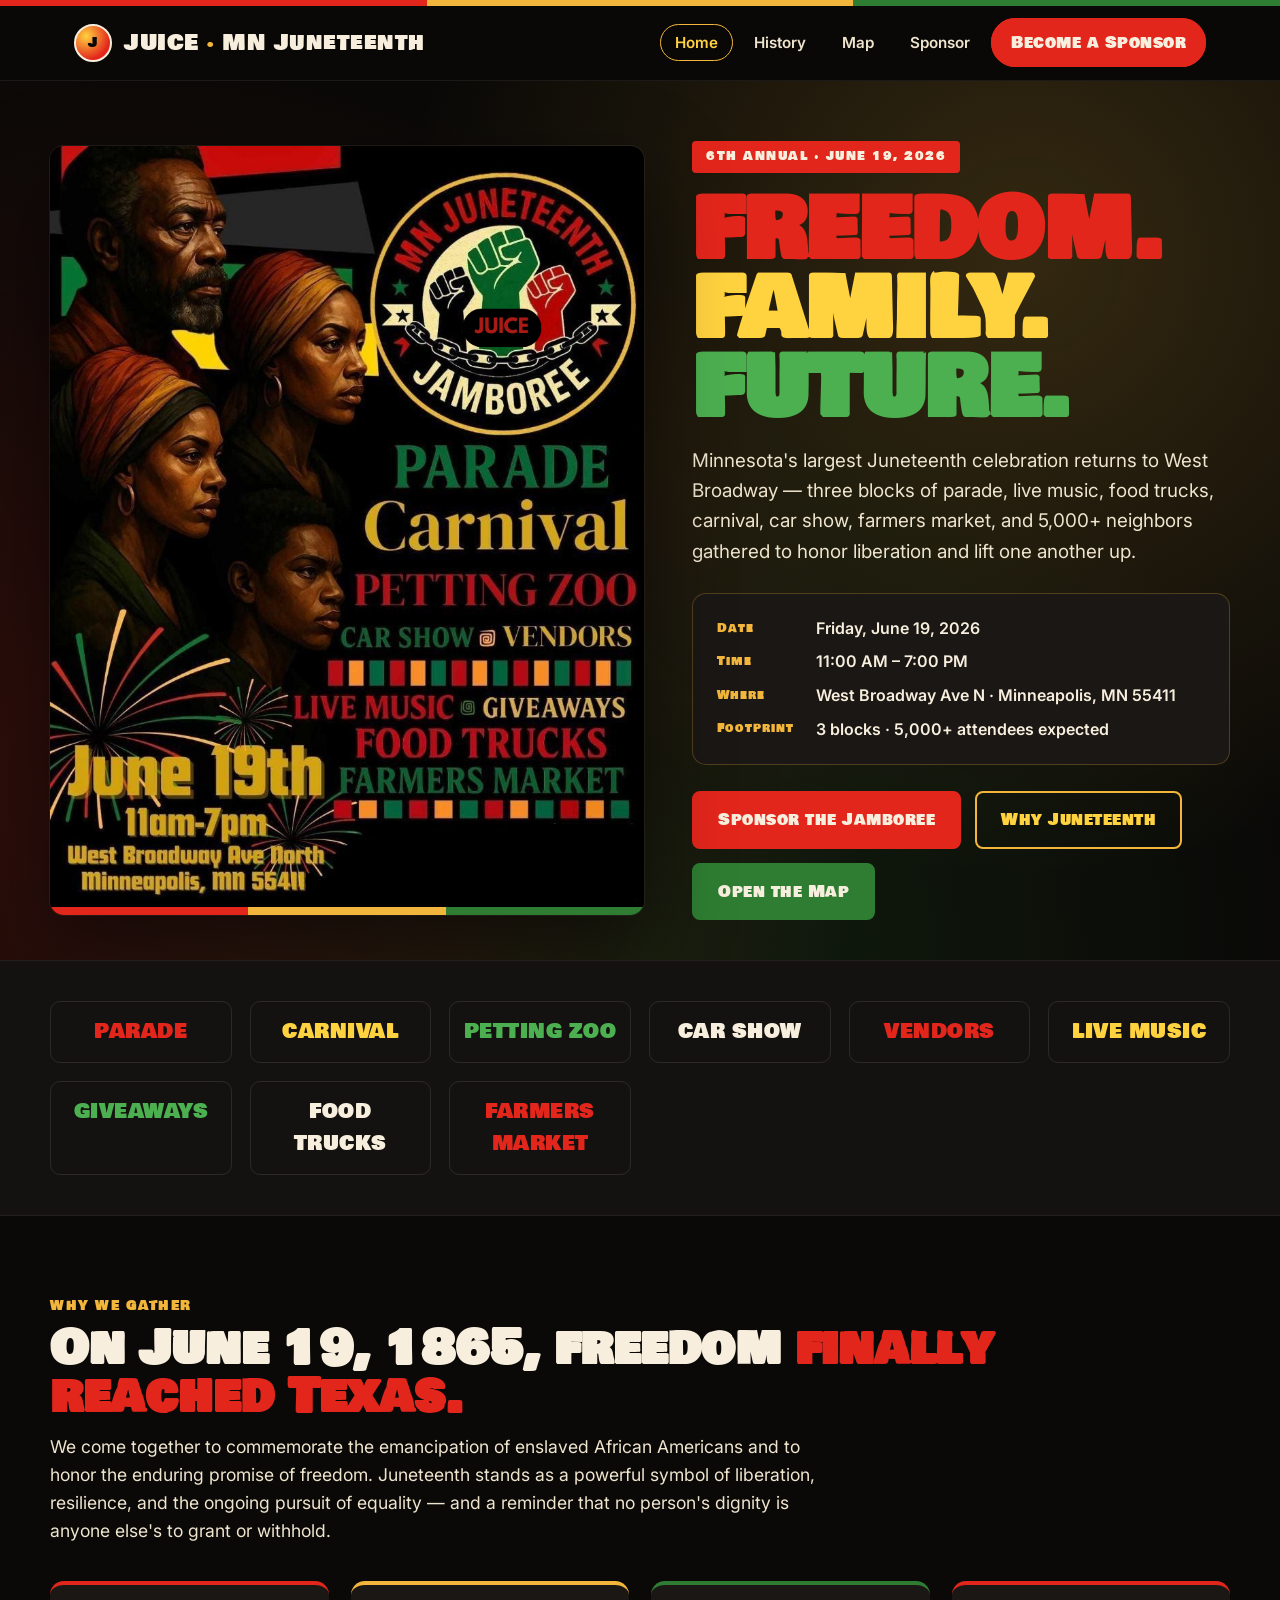
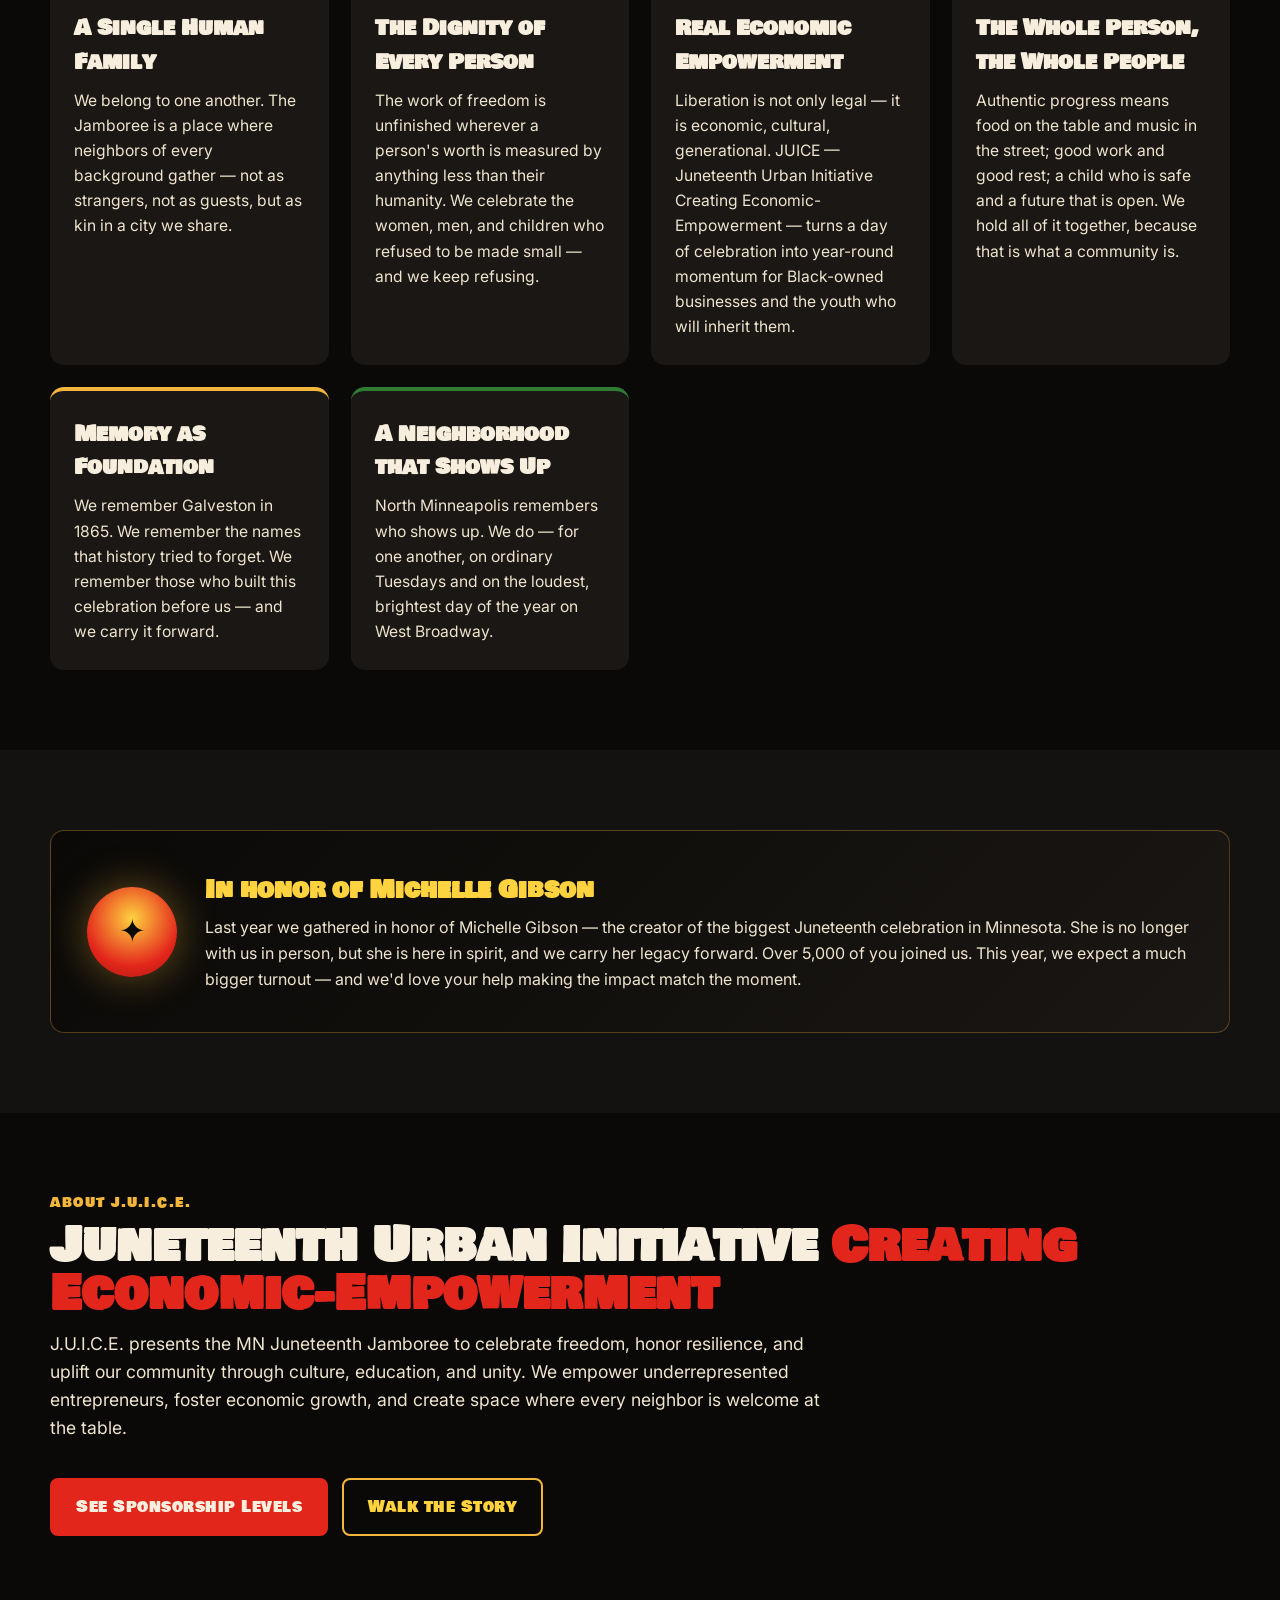
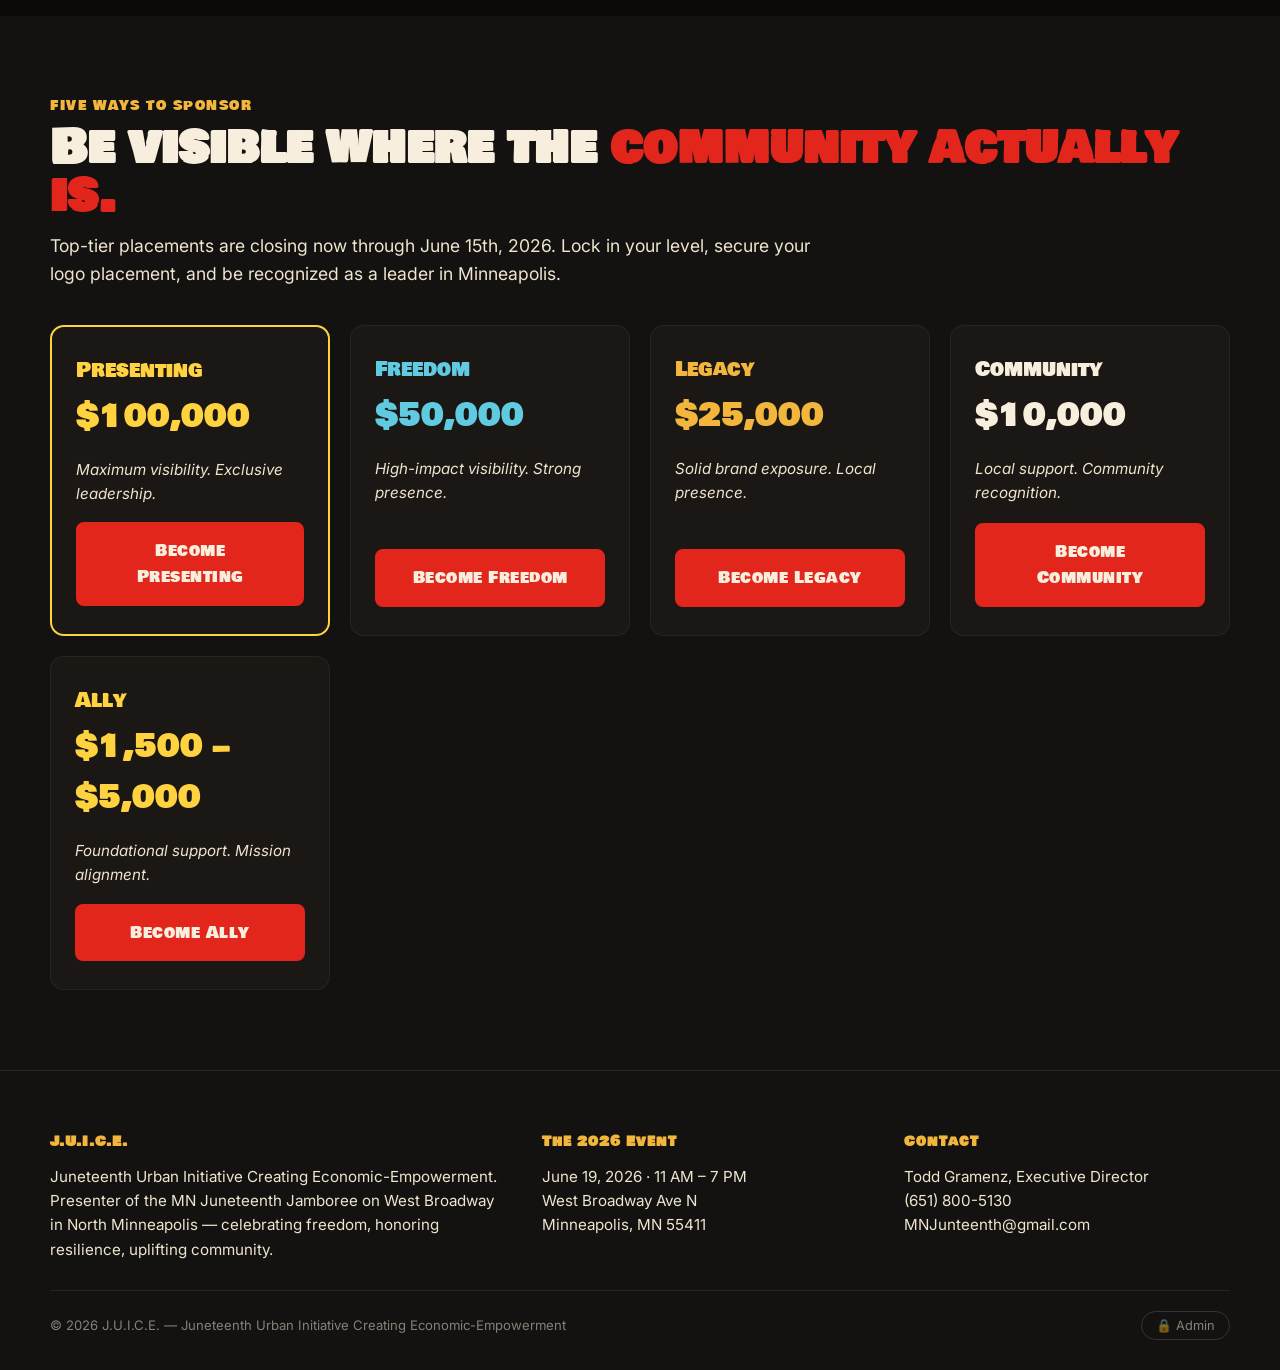
==== index.html @ 10e09179 "Build juicemn.com — MN Juneteenth Jamboree site Static site for J.U.I.C.E. (Juneteenth Urban Initiat" ====
<!doctype html>
<html lang="en">
<head>
  <meta charset="utf-8" />
  <meta name="viewport" content="width=device-width, initial-scale=1" />
  <title>JUICE — MN Juneteenth Jamboree | June 19, 2026 | West Broadway, Minneapolis</title>
  <meta name="description" content="The 6th Annual Minnesota Juneteenth Jamboree on West Broadway Ave, Minneapolis. June 19, 2026. Parade, carnival, food trucks, live music. Honoring freedom. Building economic empowerment. Carrying Michelle Gibson's legacy forward." />
  <meta property="og:title" content="JUICE — MN Juneteenth Jamboree 2026" />
  <meta property="og:description" content="Minnesota's largest Juneteenth celebration. June 19, 2026 · West Broadway, Minneapolis." />
  <meta property="og:image" content="assets/images/hero-portraits.png" />
  <link rel="preconnect" href="https://fonts.googleapis.com" />
  <link rel="preconnect" href="https://fonts.gstatic.com" crossorigin />
  <link href="https://fonts.googleapis.com/css2?family=Bowlby+One+SC&family=Alfa+Slab+One&family=Inter:wght@400;500;600;700&display=swap" rel="stylesheet" />
  <link rel="stylesheet" href="assets/css/styles.css" />
  <link rel="icon" type="image/svg+xml" href="assets/images/favicon.svg" />
</head>
<body>

<div class="flag-stripe"></div>

<header class="site-header">
  <nav class="nav" aria-label="Primary">
    <a href="index.html" class="brand">
      <span class="badge">J</span>
      <span>JUICE&nbsp;<span style="color:var(--gold)">·</span>&nbsp;MN&nbsp;Juneteenth</span>
    </a>
    <ul>
      <li><a class="navlink" href="index.html">Home</a></li>
      <li><a class="navlink" href="history.html">History</a></li>
      <li><a class="navlink" href="map.html">Map</a></li>
      <li><a class="navlink" href="sponsor.html">Sponsor</a></li>
      <li><a class="donate-cta" href="sponsor.html">Become a Sponsor</a></li>
    </ul>
  </nav>
</header>

<!-- ===================== HERO ===================== -->
<section class="hero">
  <div class="hero-grid">
    <div class="hero-portrait">
      <img src="assets/images/hero-portraits.png"
           alt="A family of four — elder, mother, daughter, son — set against the Pan-African colors and the MN Juneteenth Jamboree emblem."
           loading="eager" />
    </div>
    <div class="hero-copy">
      <span class="eyebrow" data-editable="hero.eyebrow">6TH ANNUAL · JUNE 19, 2026</span>
      <h1 data-editable="hero.title">
        <span class="red">FREEDOM.</span>
        <span class="gold">FAMILY.</span>
        <span class="green">FUTURE.</span>
      </h1>
      <p class="lede" data-editable="hero.lede">
        Minnesota's largest Juneteenth celebration returns to West Broadway —
        three blocks of parade, live music, food trucks, carnival, car show,
        farmers market, and 5,000+ neighbors gathered to honor liberation
        and lift one another up.
      </p>

      <dl class="event-tile">
        <dt>Date</dt>      <dd data-editable="hero.date">Friday, June 19, 2026</dd>
        <dt>Time</dt>      <dd data-editable="hero.time">11:00 AM – 7:00 PM</dd>
        <dt>Where</dt>     <dd data-editable="hero.where">West Broadway Ave N · Minneapolis, MN 55411</dd>
        <dt>Footprint</dt> <dd data-editable="hero.foot">3 blocks · 5,000+ attendees expected</dd>
      </dl>

      <div class="cta-row">
        <a class="btn btn-primary" href="sponsor.html">Sponsor the Jamboree</a>
        <a class="btn btn-secondary" href="history.html">Why Juneteenth</a>
        <a class="btn btn-green" href="map.html">Open the Map</a>
      </div>
    </div>
  </div>
</section>

<!-- ===================== FEATURE STRIP ===================== -->
<section class="feature-strip" aria-label="What's happening">
  <div class="feature-grid">
    <div class="feat red">PARADE</div>
    <div class="feat gold">CARNIVAL</div>
    <div class="feat green">PETTING ZOO</div>
    <div class="feat cream">CAR SHOW</div>
    <div class="feat red">VENDORS</div>
    <div class="feat gold">LIVE MUSIC</div>
    <div class="feat green">GIVEAWAYS</div>
    <div class="feat cream">FOOD TRUCKS</div>
    <div class="feat red">FARMERS MARKET</div>
  </div>
</section>

<!-- ===================== WHY WE GATHER ===================== -->
<section class="block">
  <div class="block-inner">
    <div class="section-kicker">Why we gather</div>
    <h2 class="section-title">On June 19, 1865, freedom <span class="accent">finally reached Texas.</span></h2>
    <p class="section-lede" data-editable="why.lede">
      We come together to commemorate the emancipation of enslaved African Americans
      and to honor the enduring promise of freedom. Juneteenth stands as a powerful
      symbol of liberation, resilience, and the ongoing pursuit of equality —
      and a reminder that no person's dignity is anyone else's to grant or withhold.
    </p>

    <div class="pillars">
      <article class="pillar">
        <h3 data-editable="pillar.1.title">A Single Human Family</h3>
        <p data-editable="pillar.1.body">
          We belong to one another. The Jamboree is a place where neighbors of every
          background gather — not as strangers, not as guests, but as kin in a city
          we share.
        </p>
      </article>
      <article class="pillar">
        <h3 data-editable="pillar.2.title">The Dignity of Every Person</h3>
        <p data-editable="pillar.2.body">
          The work of freedom is unfinished wherever a person's worth is measured by
          anything less than their humanity. We celebrate the women, men, and children
          who refused to be made small — and we keep refusing.
        </p>
      </article>
      <article class="pillar">
        <h3 data-editable="pillar.3.title">Real Economic Empowerment</h3>
        <p data-editable="pillar.3.body">
          Liberation is not only legal — it is economic, cultural, generational.
          JUICE — Juneteenth Urban Initiative Creating Economic-Empowerment —
          turns a day of celebration into year-round momentum for Black-owned
          businesses and the youth who will inherit them.
        </p>
      </article>
      <article class="pillar">
        <h3 data-editable="pillar.4.title">The Whole Person, the Whole People</h3>
        <p data-editable="pillar.4.body">
          Authentic progress means food on the table and music in the street;
          good work and good rest; a child who is safe and a future that is open.
          We hold all of it together, because that is what a community is.
        </p>
      </article>
      <article class="pillar">
        <h3 data-editable="pillar.5.title">Memory as Foundation</h3>
        <p data-editable="pillar.5.body">
          We remember Galveston in 1865. We remember the names that history tried to
          forget. We remember those who built this celebration before us — and we
          carry it forward.
        </p>
      </article>
      <article class="pillar">
        <h3 data-editable="pillar.6.title">A Neighborhood that Shows Up</h3>
        <p data-editable="pillar.6.body">
          North Minneapolis remembers who shows up. We do — for one another, on
          ordinary Tuesdays and on the loudest, brightest day of the year on
          West Broadway.
        </p>
      </article>
    </div>
  </div>
</section>

<!-- ===================== TRIBUTE ===================== -->
<section class="block alt">
  <div class="block-inner">
    <div class="tribute">
      <div class="candle" aria-hidden="true">✦</div>
      <div>
        <h3 data-editable="tribute.title">In honor of Michelle Gibson</h3>
        <p data-editable="tribute.body">
          Last year we gathered in honor of Michelle Gibson — the creator of the
          biggest Juneteenth celebration in Minnesota. She is no longer with us in
          person, but she is here in spirit, and we carry her legacy forward.
          Over 5,000 of you joined us. This year, we expect a much bigger turnout —
          and we'd love your help making the impact match the moment.
        </p>
      </div>
    </div>
  </div>
</section>

<!-- ===================== JUICE EXPLAINER ===================== -->
<section class="block">
  <div class="block-inner">
    <div class="section-kicker">About J.U.I.C.E.</div>
    <h2 class="section-title">Juneteenth Urban Initiative <span class="accent">Creating Economic-Empowerment</span></h2>
    <p class="section-lede" data-editable="juice.body">
      J.U.I.C.E. presents the MN Juneteenth Jamboree to celebrate freedom, honor
      resilience, and uplift our community through culture, education, and unity.
      We empower underrepresented entrepreneurs, foster economic growth, and create
      space where every neighbor is welcome at the table.
    </p>
    <div class="cta-row">
      <a class="btn btn-primary" href="sponsor.html">See Sponsorship Levels</a>
      <a class="btn btn-secondary" href="map.html">Walk the Story</a>
    </div>
  </div>
</section>

<!-- ===================== SPONSOR PREVIEW ===================== -->
<section class="block alt">
  <div class="block-inner">
    <div class="section-kicker">Five Ways to Sponsor</div>
    <h2 class="section-title">Be visible where the <span class="accent">community actually is.</span></h2>
    <p class="section-lede">
      Top-tier placements are closing now through June 15th, 2026. Lock in your
      level, secure your logo placement, and be recognized as a leader in Minneapolis.
    </p>
    <div class="tiers">
      <div class="tier presenting">
        <div class="tier-name">Presenting</div>
        <div class="tier-price">$100,000</div>
        <div class="tier-tagline">Maximum visibility. Exclusive leadership.</div>
        <a class="btn btn-primary" href="sponsor.html#presenting">Become Presenting</a>
      </div>
      <div class="tier freedom">
        <div class="tier-name">Freedom</div>
        <div class="tier-price">$50,000</div>
        <div class="tier-tagline">High-impact visibility. Strong presence.</div>
        <a class="btn btn-primary" href="sponsor.html#freedom">Become Freedom</a>
      </div>
      <div class="tier legacy">
        <div class="tier-name">Legacy</div>
        <div class="tier-price">$25,000</div>
        <div class="tier-tagline">Solid brand exposure. Local presence.</div>
        <a class="btn btn-primary" href="sponsor.html#legacy">Become Legacy</a>
      </div>
      <div class="tier community">
        <div class="tier-name">Community</div>
        <div class="tier-price">$10,000</div>
        <div class="tier-tagline">Local support. Community recognition.</div>
        <a class="btn btn-primary" href="sponsor.html#community">Become Community</a>
      </div>
      <div class="tier ally">
        <div class="tier-name">Ally</div>
        <div class="tier-price">$1,500 – $5,000</div>
        <div class="tier-tagline">Foundational support. Mission alignment.</div>
        <a class="btn btn-primary" href="sponsor.html#ally">Become Ally</a>
      </div>
    </div>
  </div>
</section>

<!-- ===================== FOOTER ===================== -->
<footer class="site-footer">
  <div class="footer-inner">
    <div>
      <h4>J.U.I.C.E.</h4>
      <p data-editable="footer.about">
        Juneteenth Urban Initiative Creating Economic-Empowerment.
        Presenter of the MN Juneteenth Jamboree on West Broadway in North Minneapolis —
        celebrating freedom, honoring resilience, uplifting community.
      </p>
    </div>
    <div>
      <h4>The 2026 Event</h4>
      <p>June 19, 2026 · 11 AM – 7 PM</p>
      <p>West Broadway Ave N</p>
      <p>Minneapolis, MN 55411</p>
    </div>
    <div>
      <h4>Contact</h4>
      <p>Todd Gramenz, Executive Director</p>
      <p><a href="tel:+16518005130">(651) 800-5130</a></p>
      <p><a href="mailto:MNJunteenth@gmail.com">MNJunteenth@gmail.com</a></p>
    </div>
  </div>
  <div class="fine">
    <span>© <span id="year"></span> J.U.I.C.E. — Juneteenth Urban Initiative Creating Economic-Empowerment</span>
    <button class="lock-btn" aria-label="Admin sign in">🔒 Admin</button>
  </div>
</footer>

<!-- Admin overlay & toolbar -->
<div class="admin-overlay" role="dialog" aria-modal="true" aria-label="Admin sign in">
  <div class="admin-modal">
    <h3>Admin sign in</h3>
    <p>Enter the admin password to enable inline editing on this site.</p>
    <input type="password" placeholder="Password" autocomplete="current-password" />
    <div class="row">
      <button class="btn btn-secondary cancel">Cancel</button>
      <button class="btn btn-primary submit">Unlock</button>
    </div>
    <div class="err" role="alert"></div>
  </div>
</div>
<div class="admin-bar" role="status">
  ✏️ Editing on
  <button class="export">Export edits</button>
  <button class="reset">Reset</button>
  <button class="exit">Exit</button>
</div>
<div class="toast" role="status" aria-live="polite"></div>

<script>document.getElementById("year").textContent = new Date().getFullYear();</script>
<script src="assets/js/app.js"></script>
</body>
</html>
---- assets/css/styles.css ----
/* ============================================================
   JUICE — MN Juneteenth Jamboree
   Color scheme + typography drawn directly from the JUICE Flyer.
   Pan-African red / gold / green on deep black.
   ============================================================ */

:root {
  --black: #0a0907;
  --black-soft: #141210;
  --black-card: #1a1714;
  --cream: #f7eedd;
  --cream-soft: #efe4ce;
  --red: #e3261c;
  --red-deep: #a4170f;
  --gold: #f2b63c;
  --gold-bright: #ffd23f;
  --green: #2e7d32;
  --green-deep: #1b5e20;
  --orange: #f07028;

  --font-display: "Bowlby One SC", "Alfa Slab One", Impact, sans-serif;
  --font-slab: "Alfa Slab One", "Bowlby One SC", serif;
  --font-body: "Inter", -apple-system, BlinkMacSystemFont, "Segoe UI", sans-serif;

  --max: 1180px;
  --radius: 14px;
}

* { box-sizing: border-box; margin: 0; padding: 0; }

html { scroll-behavior: smooth; }

body {
  font-family: var(--font-body);
  background: var(--black);
  color: var(--cream);
  line-height: 1.6;
  -webkit-font-smoothing: antialiased;
  overflow-x: hidden;
}

img { max-width: 100%; display: block; }

a { color: var(--gold-bright); text-decoration: none; }
a:hover { color: var(--cream); }

/* ----- Pan-African flag stripe used as accent ----- */
.flag-stripe {
  height: 6px;
  background:
    linear-gradient(to right,
      var(--red) 0 33.33%,
      var(--gold) 33.33% 66.66%,
      var(--green) 66.66% 100%);
}

/* ----- Header / nav ----- */
.site-header {
  position: sticky;
  top: 0;
  z-index: 50;
  background: rgba(10,9,7,0.92);
  backdrop-filter: blur(8px);
  border-bottom: 1px solid rgba(247,238,221,0.08);
}
.nav {
  max-width: var(--max);
  margin: 0 auto;
  padding: 18px 24px;
  display: flex;
  align-items: center;
  justify-content: space-between;
  gap: 24px;
}
.brand {
  display: flex; align-items: center; gap: 12px;
  font-family: var(--font-display);
  letter-spacing: 0.5px;
  font-size: 1.4rem;
  color: var(--cream);
}
.brand .badge {
  width: 38px; height: 38px;
  border-radius: 50%;
  background: radial-gradient(circle at 30% 30%, var(--gold-bright), var(--red) 70%);
  display: grid; place-items: center;
  color: var(--black);
  font-family: var(--font-display);
  font-size: 0.9rem;
  border: 2px solid var(--cream);
}
.nav ul {
  list-style: none;
  display: flex; gap: 6px;
  flex-wrap: wrap;
}
.nav a.navlink {
  padding: 8px 14px;
  border-radius: 999px;
  font-weight: 600;
  font-size: 0.95rem;
  color: var(--cream-soft);
  border: 1px solid transparent;
}
.nav a.navlink:hover, .nav a.navlink.active {
  border-color: var(--gold);
  color: var(--gold-bright);
}
.nav .donate-cta {
  background: var(--red);
  color: var(--cream);
  padding: 10px 18px;
  border-radius: 999px;
  font-family: var(--font-display);
  letter-spacing: 0.5px;
  border: 2px solid var(--red);
}
.nav .donate-cta:hover {
  background: var(--gold);
  border-color: var(--gold);
  color: var(--black);
}

/* ----- Hero (homepage) ----- */
.hero {
  position: relative;
  background: var(--black);
  padding: 60px 24px 40px;
  overflow: hidden;
}
.hero::before {
  content: "";
  position: absolute; inset: 0;
  background:
    radial-gradient(circle at 80% 20%, rgba(242,182,60,0.18), transparent 50%),
    radial-gradient(circle at 10% 80%, rgba(227,38,28,0.18), transparent 55%),
    radial-gradient(circle at 50% 100%, rgba(46,125,50,0.18), transparent 60%);
  pointer-events: none;
}
.hero-grid {
  position: relative;
  max-width: var(--max);
  margin: 0 auto;
  display: grid;
  grid-template-columns: 1.05fr 0.95fr;
  gap: 48px;
  align-items: center;
}
@media (max-width: 880px) {
  .hero-grid { grid-template-columns: 1fr; }
}

.hero-portrait {
  position: relative;
  border-radius: var(--radius);
  overflow: hidden;
  box-shadow: 0 30px 80px rgba(0,0,0,0.5), 0 0 0 1px rgba(247,238,221,0.08);
}
.hero-portrait img { width: 100%; height: auto; }
.hero-portrait::after {
  content: "";
  position: absolute; left: 0; right: 0; bottom: 0; height: 8px;
  background:
    linear-gradient(to right,
      var(--red) 0 33.33%, var(--gold) 33.33% 66.66%, var(--green) 66.66% 100%);
}

.hero-copy .eyebrow {
  display: inline-block;
  font-family: var(--font-display);
  background: var(--red);
  color: var(--cream);
  padding: 6px 14px;
  border-radius: 4px;
  letter-spacing: 1.5px;
  font-size: 0.78rem;
  margin-bottom: 18px;
}
.hero-copy h1 {
  font-family: var(--font-display);
  font-size: clamp(2.6rem, 6.5vw, 5.2rem);
  line-height: 0.95;
  letter-spacing: -0.5px;
  margin-bottom: 18px;
  color: var(--cream);
}
.hero-copy h1 .red { color: var(--red); }
.hero-copy h1 .gold { color: var(--gold-bright); }
.hero-copy h1 .green { color: #4caf50; }
.hero-copy .lede {
  font-size: 1.18rem;
  color: var(--cream-soft);
  margin-bottom: 26px;
  max-width: 50ch;
}

.event-tile {
  background: var(--black-card);
  border: 1px solid rgba(242,182,60,0.25);
  border-radius: var(--radius);
  padding: 22px 24px;
  margin-bottom: 26px;
  display: grid;
  grid-template-columns: auto 1fr;
  gap: 8px 22px;
  font-family: var(--font-body);
}
.event-tile dt {
  font-family: var(--font-display);
  color: var(--gold);
  letter-spacing: 1px;
  font-size: 0.78rem;
  align-self: center;
}
.event-tile dd { color: var(--cream); font-weight: 600; }

.cta-row { display: flex; gap: 14px; flex-wrap: wrap; }
.btn {
  display: inline-block;
  font-family: var(--font-display);
  letter-spacing: 0.5px;
  padding: 14px 24px;
  border-radius: 8px;
  border: 2px solid transparent;
  cursor: pointer;
  font-size: 1rem;
  transition: transform .15s ease, background .15s ease, color .15s ease;
}
.btn:hover { transform: translateY(-2px); }
.btn-primary { background: var(--red); color: var(--cream); border-color: var(--red); }
.btn-primary:hover { background: var(--gold); color: var(--black); border-color: var(--gold); }
.btn-secondary { background: transparent; color: var(--gold-bright); border-color: var(--gold); }
.btn-secondary:hover { background: var(--gold); color: var(--black); }
.btn-green { background: var(--green); color: var(--cream); border-color: var(--green); }
.btn-green:hover { background: var(--gold); color: var(--black); border-color: var(--gold); }

/* ----- Marquee of features ----- */
.feature-strip {
  background: var(--black-soft);
  padding: 40px 24px;
  border-top: 1px solid rgba(247,238,221,0.06);
  border-bottom: 1px solid rgba(247,238,221,0.06);
}
.feature-grid {
  max-width: var(--max);
  margin: 0 auto;
  display: grid;
  grid-template-columns: repeat(auto-fit, minmax(160px, 1fr));
  gap: 18px;
  text-align: center;
}
.feature-grid .feat {
  font-family: var(--font-display);
  font-size: 1.25rem;
  letter-spacing: 0.5px;
  padding: 14px 10px;
  border-radius: 10px;
  border: 1px solid rgba(247,238,221,0.1);
}
.feat.red { color: var(--red); }
.feat.gold { color: var(--gold-bright); }
.feat.green { color: #4caf50; }
.feat.cream { color: var(--cream); }

/* ----- Generic section ----- */
section.block {
  padding: 80px 24px;
}
section.block.alt { background: var(--black-soft); }
.block-inner {
  max-width: var(--max);
  margin: 0 auto;
}
.section-title {
  font-family: var(--font-display);
  font-size: clamp(1.9rem, 4vw, 3rem);
  line-height: 1;
  margin-bottom: 12px;
  color: var(--cream);
}
.section-title .accent { color: var(--red); }
.section-kicker {
  font-family: var(--font-display);
  letter-spacing: 1.5px;
  font-size: 0.8rem;
  color: var(--gold);
  margin-bottom: 8px;
  text-transform: uppercase;
}
.section-lede {
  color: var(--cream-soft);
  font-size: 1.1rem;
  max-width: 70ch;
  margin-bottom: 36px;
}

/* ----- Mission / pillars ----- */
.pillars {
  display: grid;
  grid-template-columns: repeat(auto-fit, minmax(240px, 1fr));
  gap: 22px;
}
.pillar {
  background: var(--black-card);
  border-radius: var(--radius);
  padding: 26px 24px;
  border-top: 4px solid var(--gold);
}
.pillar:nth-child(3n+1) { border-top-color: var(--red); }
.pillar:nth-child(3n+2) { border-top-color: var(--gold); }
.pillar:nth-child(3n+3) { border-top-color: var(--green); }
.pillar h3 {
  font-family: var(--font-display);
  font-size: 1.3rem;
  margin-bottom: 10px;
  color: var(--cream);
}
.pillar p { color: var(--cream-soft); font-size: 0.98rem; }

/* ----- Legacy / Michelle Gibson tribute ----- */
.tribute {
  background: linear-gradient(135deg, var(--black) 0%, var(--black-card) 100%);
  border: 1px solid rgba(242,182,60,0.3);
  border-radius: var(--radius);
  padding: 40px 36px;
  display: grid;
  grid-template-columns: 90px 1fr;
  gap: 28px;
  align-items: center;
}
@media (max-width: 600px) { .tribute { grid-template-columns: 1fr; text-align: center; } }
.tribute .candle {
  width: 90px; height: 90px;
  border-radius: 50%;
  background: radial-gradient(circle at 50% 35%, var(--gold-bright), var(--red) 65%, var(--red-deep));
  display: grid; place-items: center;
  font-family: var(--font-display);
  font-size: 2rem; color: var(--black);
  box-shadow: 0 0 40px rgba(242,182,60,0.4);
}
.tribute h3 {
  font-family: var(--font-display);
  color: var(--gold-bright);
  font-size: 1.5rem;
  margin-bottom: 6px;
}
.tribute p { color: var(--cream-soft); }

/* ----- Sponsor tier cards ----- */
.tiers {
  display: grid;
  grid-template-columns: repeat(auto-fit, minmax(240px, 1fr));
  gap: 20px;
}
.tier {
  background: var(--black-card);
  border-radius: var(--radius);
  padding: 28px 24px;
  position: relative;
  display: flex;
  flex-direction: column;
  border: 1px solid rgba(247,238,221,0.06);
  transition: transform .2s ease, border-color .2s ease;
}
.tier:hover { transform: translateY(-4px); border-color: var(--gold); }
.tier .tier-name {
  font-family: var(--font-display);
  font-size: 1.25rem;
  margin-bottom: 4px;
}
.tier .tier-price {
  font-family: var(--font-display);
  font-size: 2rem;
  margin-bottom: 16px;
}
.tier .tier-tagline {
  color: var(--cream-soft);
  font-style: italic;
  margin-bottom: 16px;
  font-size: 0.95rem;
}
.tier .tier-perks {
  color: var(--cream-soft);
  font-size: 0.92rem;
  margin-bottom: 22px;
  line-height: 1.55;
}
.tier .btn { margin-top: auto; text-align: center; width: 100%; }

.tier.presenting { border: 2px solid var(--gold-bright); }
.tier.presenting .tier-name, .tier.presenting .tier-price { color: var(--gold-bright); }
.tier.freedom .tier-name, .tier.freedom .tier-price { color: #5fcae0; }
.tier.legacy .tier-name, .tier.legacy .tier-price { color: var(--gold); }
.tier.community .tier-name, .tier.community .tier-price { color: var(--cream); }
.tier.ally .tier-name, .tier.ally .tier-price { color: var(--gold-bright); }

/* ----- History timeline ----- */
.timeline {
  position: relative;
  padding-left: 44px;
  margin-top: 32px;
}
.timeline::before {
  content: "";
  position: absolute;
  left: 14px; top: 8px; bottom: 8px;
  width: 4px;
  background: linear-gradient(to bottom,
    var(--red), var(--gold), var(--green));
  border-radius: 2px;
}
.tl-event {
  position: relative;
  padding: 16px 0 28px 16px;
}
.tl-event::before {
  content: "";
  position: absolute;
  left: -36px; top: 24px;
  width: 18px; height: 18px;
  border-radius: 50%;
  background: var(--gold);
  border: 4px solid var(--black);
  box-shadow: 0 0 0 2px var(--gold);
}
.tl-event time {
  font-family: var(--font-display);
  color: var(--gold-bright);
  font-size: 1.1rem;
  letter-spacing: 0.5px;
}
.tl-event h3 {
  font-family: var(--font-display);
  color: var(--cream);
  font-size: 1.4rem;
  margin: 4px 0 8px;
}
.tl-event p { color: var(--cream-soft); max-width: 65ch; }

/* ----- Map page ----- */
.map-shell {
  display: grid;
  grid-template-columns: 360px 1fr;
  height: calc(100vh - 84px);
  min-height: 600px;
}
@media (max-width: 880px) {
  .map-shell { grid-template-columns: 1fr; height: auto; }
  .map-sidebar { max-height: 50vh; }
  #map { height: 60vh; }
}
.map-sidebar {
  background: var(--black-soft);
  border-right: 1px solid rgba(247,238,221,0.08);
  overflow-y: auto;
  padding: 24px;
}
.map-sidebar h2 {
  font-family: var(--font-display);
  font-size: 1.6rem;
  color: var(--cream);
  margin-bottom: 6px;
}
.map-sidebar .hint { color: var(--cream-soft); font-size: 0.92rem; margin-bottom: 18px; }
.stop-list { list-style: none; }
.stop {
  padding: 14px 14px;
  border-radius: 10px;
  margin-bottom: 8px;
  cursor: pointer;
  border-left: 4px solid transparent;
  transition: background .15s ease, border-color .15s ease;
}
.stop:hover, .stop.active { background: rgba(242,182,60,0.08); border-left-color: var(--gold); }
.stop time {
  font-family: var(--font-display);
  font-size: 0.85rem;
  color: var(--gold-bright);
  letter-spacing: 0.5px;
}
.stop h4 {
  font-family: var(--font-display);
  font-size: 1rem;
  color: var(--cream);
  margin: 4px 0 4px;
}
.stop p { color: var(--cream-soft); font-size: 0.88rem; }
#map { width: 100%; height: 100%; background: #1a1714; }

/* Leaflet popup overrides */
.leaflet-popup-content-wrapper {
  background: var(--black-card);
  color: var(--cream);
  border-radius: 12px;
  border: 1px solid rgba(242,182,60,0.4);
}
.leaflet-popup-tip { background: var(--black-card); }
.leaflet-popup-content {
  margin: 14px 16px;
  font-family: var(--font-body);
  line-height: 1.5;
}
.leaflet-popup-content time {
  font-family: var(--font-display);
  color: var(--gold-bright);
  font-size: 0.85rem;
  letter-spacing: 0.5px;
}
.leaflet-popup-content h4 {
  font-family: var(--font-display);
  color: var(--cream);
  font-size: 1.05rem;
  margin: 4px 0 6px;
}
.leaflet-popup-content p { color: var(--cream-soft); font-size: 0.9rem; }
.leaflet-popup-close-button { color: var(--cream-soft) !important; }
.leaflet-control-attribution {
  background: rgba(10,9,7,0.8) !important;
  color: var(--cream-soft) !important;
}
.leaflet-control-attribution a { color: var(--gold) !important; }

/* ----- Footer ----- */
.site-footer {
  background: var(--black-soft);
  padding: 60px 24px 30px;
  border-top: 1px solid rgba(247,238,221,0.08);
}
.footer-inner {
  max-width: var(--max);
  margin: 0 auto;
  display: grid;
  grid-template-columns: 1.4fr 1fr 1fr;
  gap: 36px;
}
@media (max-width: 720px) { .footer-inner { grid-template-columns: 1fr; } }
.site-footer h4 {
  font-family: var(--font-display);
  color: var(--gold);
  letter-spacing: 1px;
  font-size: 0.85rem;
  margin-bottom: 12px;
}
.site-footer p, .site-footer a { color: var(--cream-soft); font-size: 0.95rem; }
.site-footer ul { list-style: none; }
.site-footer li { margin-bottom: 6px; }
.fine {
  max-width: var(--max);
  margin: 28px auto 0;
  border-top: 1px solid rgba(247,238,221,0.08);
  padding-top: 20px;
  font-size: 0.82rem;
  color: rgba(247,238,221,0.5);
  display: flex;
  justify-content: space-between;
  align-items: center;
  flex-wrap: wrap;
  gap: 12px;
}
.lock-btn {
  background: transparent;
  color: rgba(247,238,221,0.5);
  border: 1px solid rgba(247,238,221,0.15);
  border-radius: 999px;
  padding: 6px 14px;
  font-size: 0.8rem;
  cursor: pointer;
  display: inline-flex;
  align-items: center;
  gap: 8px;
  font-family: var(--font-body);
}
.lock-btn:hover { color: var(--gold); border-color: var(--gold); }

/* ----- Admin overlay ----- */
.admin-overlay {
  position: fixed;
  inset: 0;
  background: rgba(0,0,0,0.7);
  display: none;
  align-items: center;
  justify-content: center;
  z-index: 100;
  padding: 24px;
}
.admin-overlay.open { display: flex; }
.admin-modal {
  background: var(--black-card);
  border: 1px solid rgba(242,182,60,0.3);
  border-radius: var(--radius);
  padding: 28px;
  max-width: 420px;
  width: 100%;
}
.admin-modal h3 {
  font-family: var(--font-display);
  color: var(--gold-bright);
  margin-bottom: 8px;
}
.admin-modal p { color: var(--cream-soft); font-size: 0.92rem; margin-bottom: 18px; }
.admin-modal input {
  width: 100%;
  padding: 12px 14px;
  border-radius: 8px;
  border: 1px solid rgba(247,238,221,0.2);
  background: var(--black);
  color: var(--cream);
  font-family: var(--font-body);
  font-size: 1rem;
  margin-bottom: 14px;
}
.admin-modal input:focus { outline: 2px solid var(--gold); }
.admin-modal .row { display: flex; gap: 10px; }
.admin-modal .row .btn { flex: 1; padding: 10px 14px; font-size: 0.9rem; }
.admin-modal .err { color: var(--red); font-size: 0.88rem; margin-top: 8px; min-height: 1.2em; }

/* contenteditable visual cue */
[data-editable] { transition: outline .15s ease, background .15s ease; }
body.admin-mode [data-editable] {
  outline: 2px dashed rgba(242,182,60,0.5);
  outline-offset: 4px;
  background: rgba(242,182,60,0.04);
  cursor: text;
}
body.admin-mode [data-editable]:focus {
  outline: 2px solid var(--gold-bright);
  background: rgba(242,182,60,0.1);
}
.admin-bar {
  position: fixed;
  bottom: 24px; left: 50%;
  transform: translateX(-50%);
  background: var(--gold);
  color: var(--black);
  padding: 10px 18px;
  border-radius: 999px;
  font-family: var(--font-display);
  letter-spacing: 0.5px;
  z-index: 90;
  display: none;
  box-shadow: 0 12px 30px rgba(0,0,0,0.5);
  align-items: center;
  gap: 12px;
}
body.admin-mode .admin-bar { display: inline-flex; }
.admin-bar button {
  background: var(--black);
  color: var(--gold-bright);
  border: none;
  padding: 6px 12px;
  border-radius: 999px;
  font-family: var(--font-body);
  font-size: 0.82rem;
  cursor: pointer;
}
.admin-bar button:hover { background: var(--red); color: var(--cream); }

/* ----- Sponsor checkout modal ----- */
.checkout-modal {
  position: fixed; inset: 0;
  background: rgba(0,0,0,0.75);
  display: none;
  align-items: center; justify-content: center;
  z-index: 100;
  padding: 24px;
}
.checkout-modal.open { display: flex; }
.checkout-card {
  background: var(--black-card);
  border: 1px solid rgba(242,182,60,0.3);
  border-radius: var(--radius);
  padding: 30px;
  max-width: 480px;
  width: 100%;
}
.checkout-card h3 {
  font-family: var(--font-display);
  color: var(--gold-bright);
  font-size: 1.5rem;
  margin-bottom: 6px;
}
.checkout-card .price { font-family: var(--font-display); color: var(--cream); font-size: 1.8rem; margin-bottom: 14px; }
.checkout-card label { display: block; font-size: 0.85rem; color: var(--cream-soft); margin: 12px 0 4px; }
.checkout-card input, .checkout-card textarea {
  width: 100%;
  padding: 11px 13px;
  border-radius: 8px;
  border: 1px solid rgba(247,238,221,0.18);
  background: var(--black);
  color: var(--cream);
  font-family: var(--font-body);
  font-size: 0.95rem;
}
.checkout-card .row { display: flex; gap: 10px; margin-top: 18px; }
.checkout-card .row .btn { flex: 1; padding: 12px 14px; font-size: 0.95rem; }
.checkout-card .stub-note {
  background: rgba(242,182,60,0.08);
  border: 1px dashed rgba(242,182,60,0.4);
  padding: 10px 12px;
  border-radius: 8px;
  color: var(--cream-soft);
  font-size: 0.82rem;
  margin-top: 16px;
}

/* ----- Toast ----- */
.toast {
  position: fixed;
  bottom: 88px; left: 50%;
  transform: translateX(-50%) translateY(20px);
  background: var(--green);
  color: var(--cream);
  padding: 12px 22px;
  border-radius: 999px;
  font-family: var(--font-display);
  letter-spacing: 0.5px;
  opacity: 0;
  transition: opacity .25s ease, transform .25s ease;
  z-index: 200;
  pointer-events: none;
}
.toast.show { opacity: 1; transform: translateX(-50%) translateY(0); }

/* ----- Page hero (interior pages) ----- */
.page-hero {
  padding: 70px 24px 50px;
  background:
    radial-gradient(circle at 20% 0%, rgba(227,38,28,0.18), transparent 50%),
    radial-gradient(circle at 80% 100%, rgba(46,125,50,0.18), transparent 55%),
    var(--black);
  text-align: center;
}
.page-hero .eyebrow {
  display: inline-block;
  font-family: var(--font-display);
  letter-spacing: 1.5px;
  color: var(--gold);
  font-size: 0.85rem;
  margin-bottom: 12px;
}
.page-hero h1 {
  font-family: var(--font-display);
  font-size: clamp(2.4rem, 5.5vw, 4.4rem);
  line-height: 1;
  color: var(--cream);
  margin-bottom: 14px;
}
.page-hero p { color: var(--cream-soft); max-width: 60ch; margin: 0 auto; font-size: 1.1rem; }

/* prose */
.prose p { margin-bottom: 18px; color: var(--cream-soft); font-size: 1.05rem; max-width: 70ch; }
.prose h2 {
  font-family: var(--font-display);
  color: var(--cream);
  font-size: 1.8rem;
  margin: 32px 0 12px;
}
.prose blockquote {
  border-left: 4px solid var(--gold);
  padding: 6px 18px;
  margin: 22px 0;
  color: var(--cream);
  font-style: italic;
  font-size: 1.1rem;
}
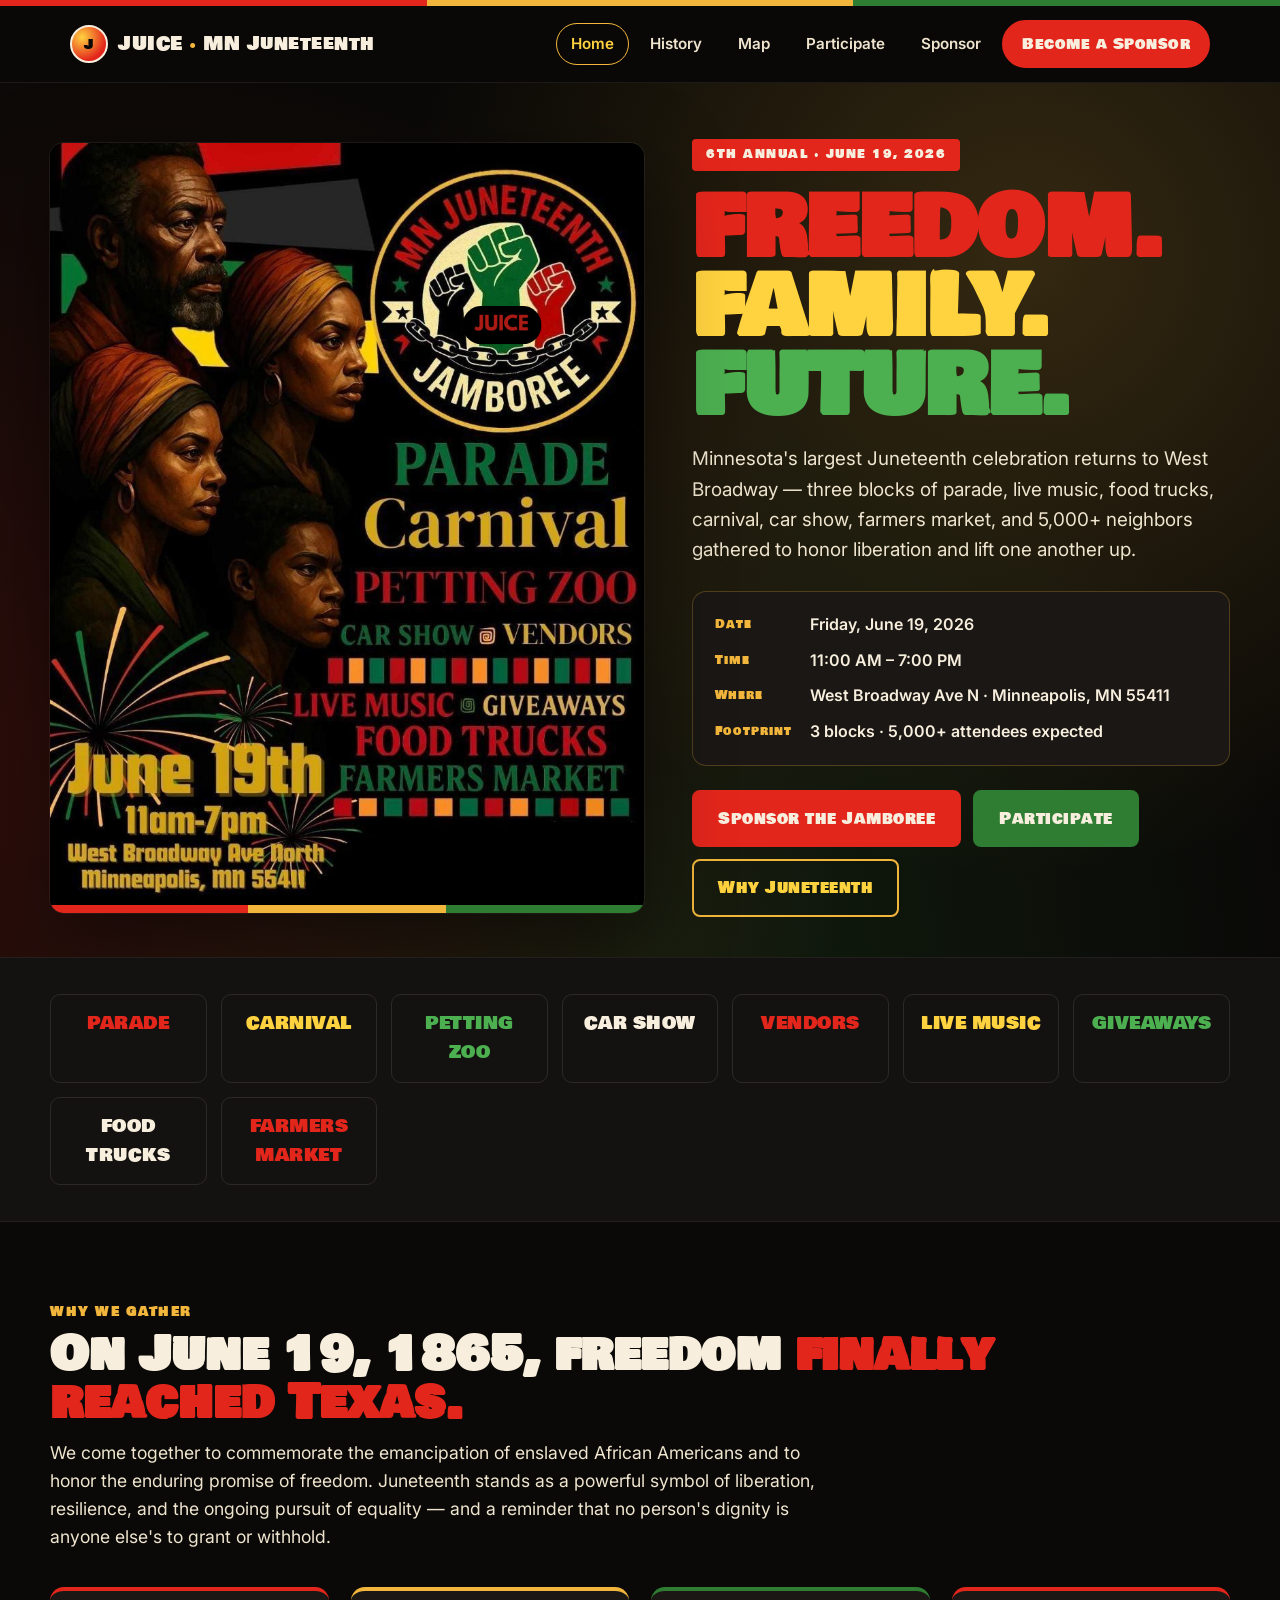
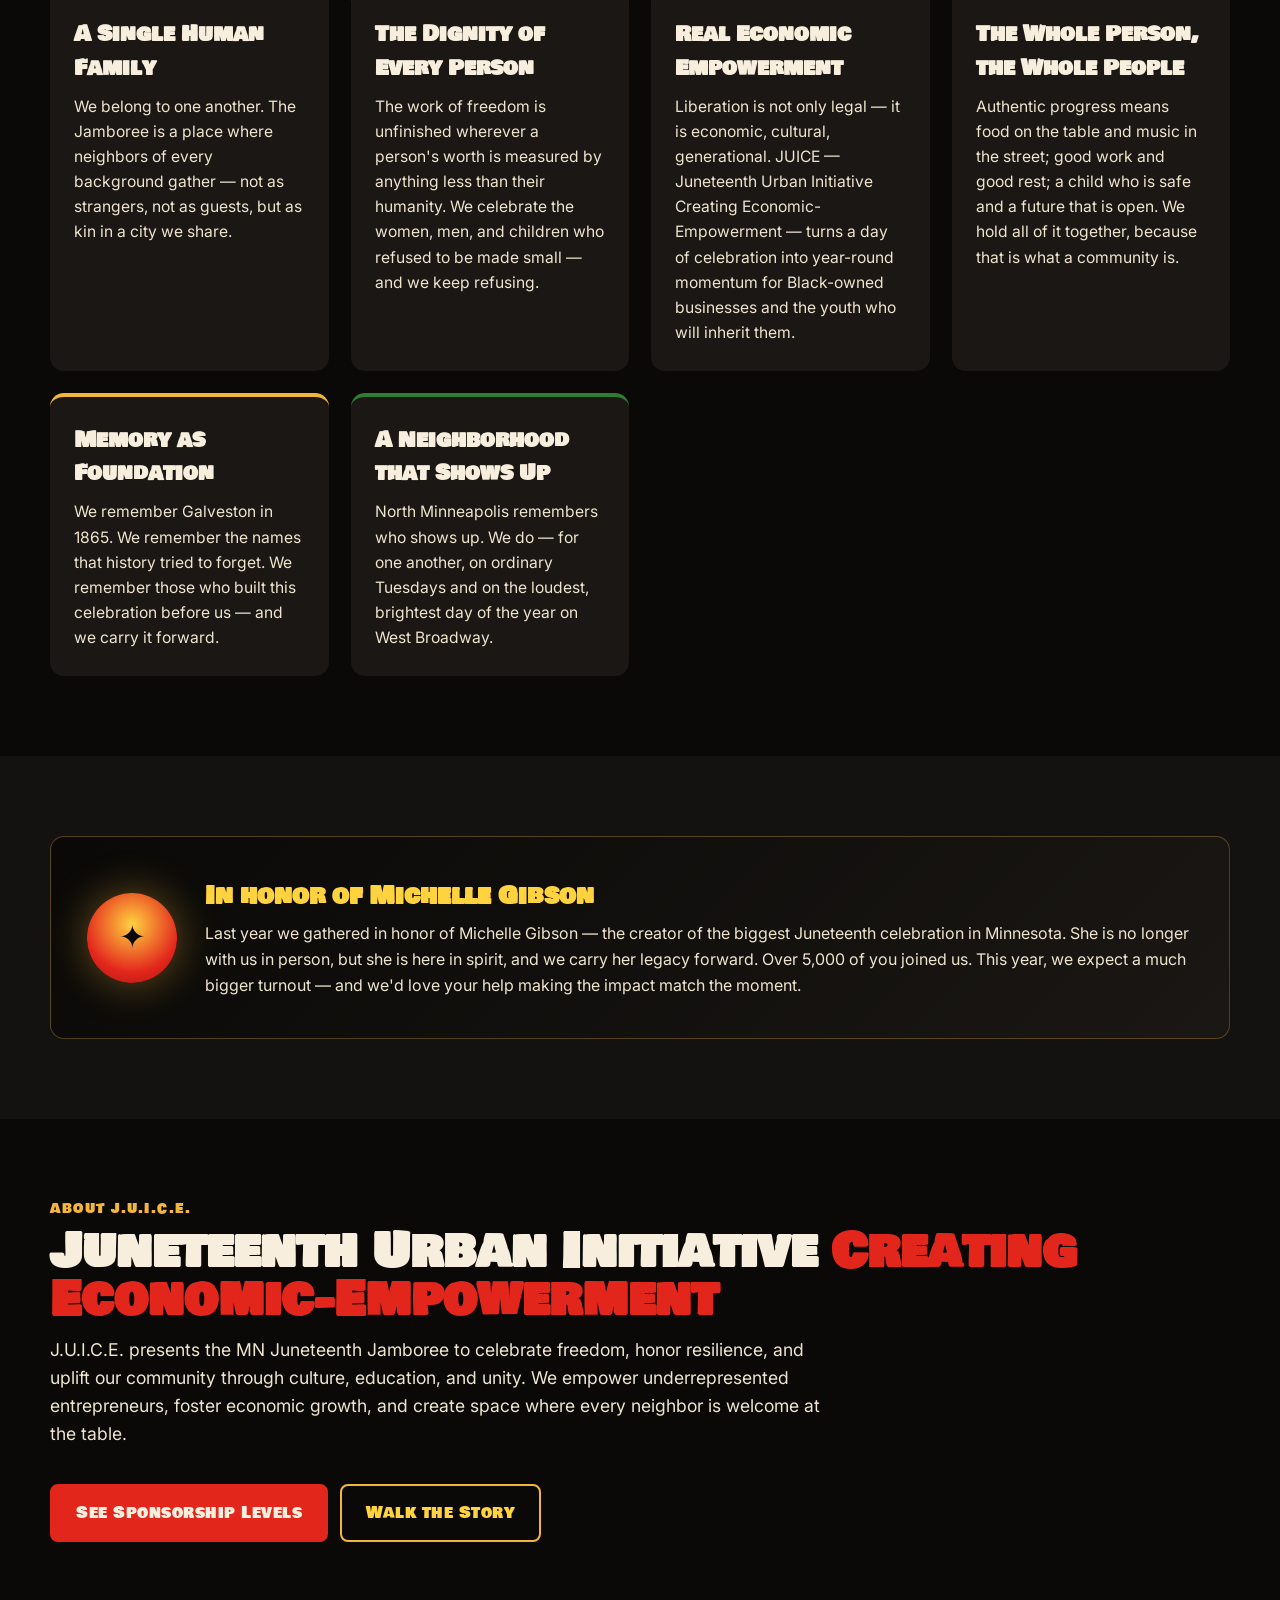
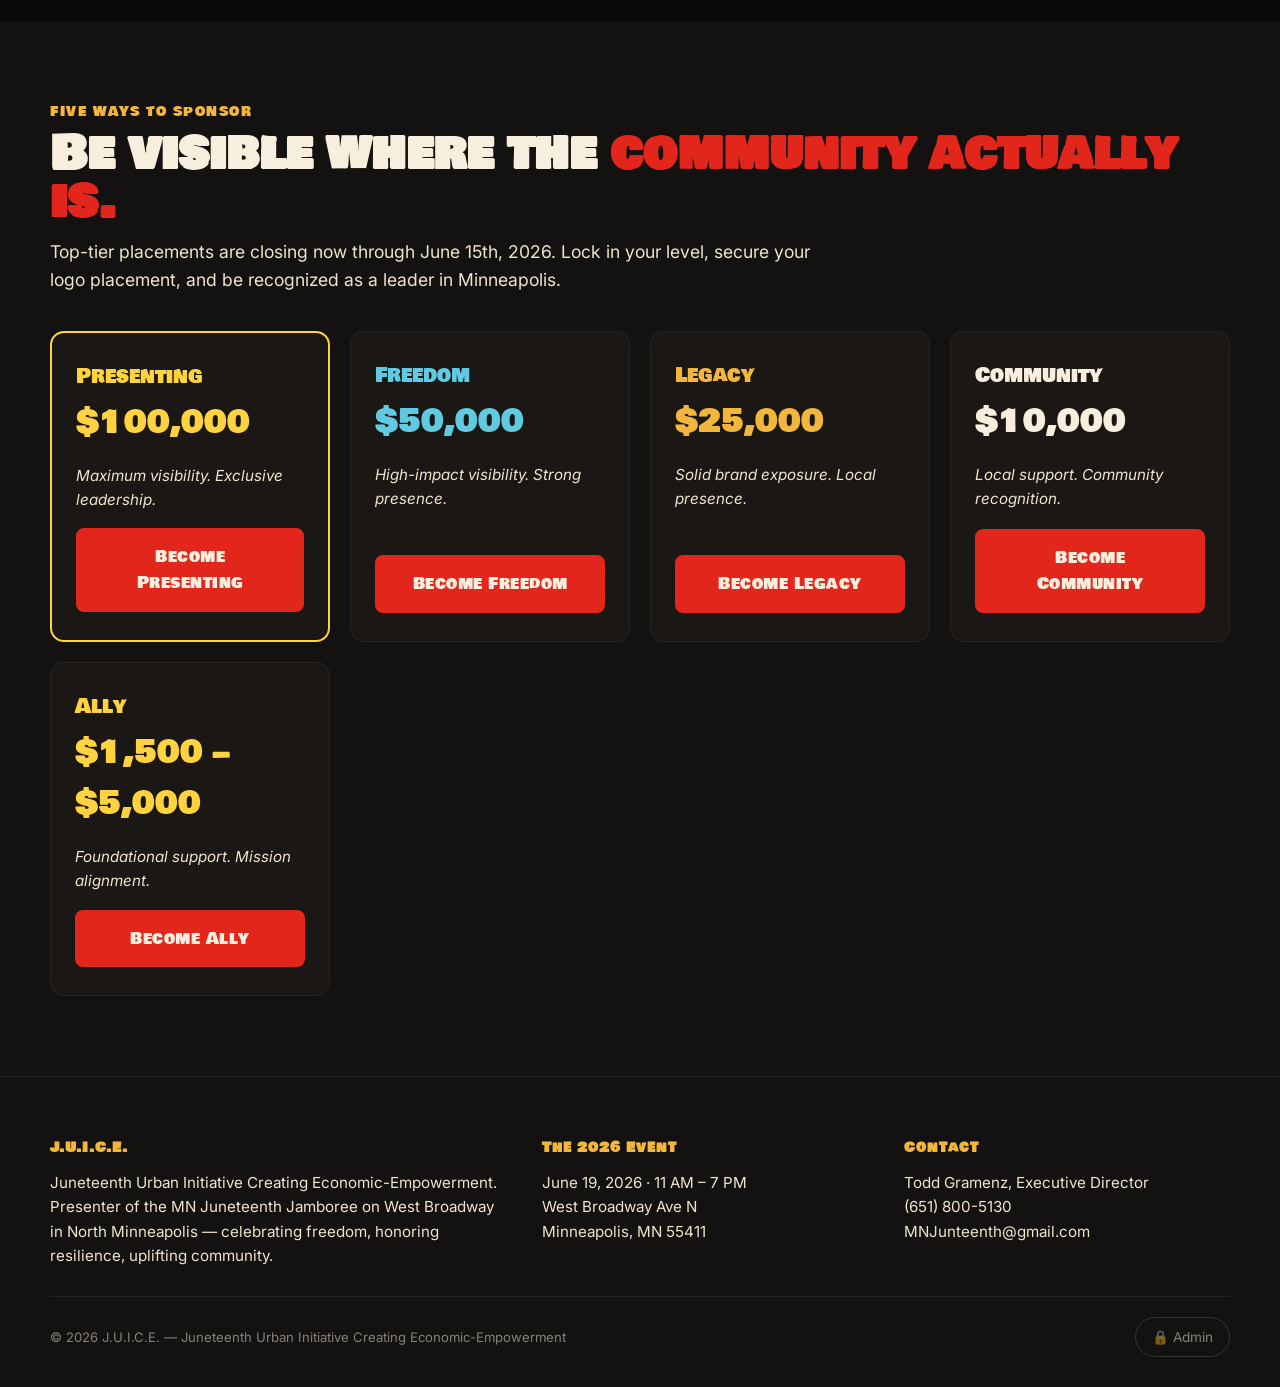
==== commit 5462e92c: "Add Participate page for non-paying entries New page /participate.html for people who want to contri" ====
--- a/index.html
+++ b/index.html
@@ -28,6 +28,7 @@
       <li><a class="navlink" href="index.html">Home</a></li>
       <li><a class="navlink" href="history.html">History</a></li>
       <li><a class="navlink" href="map.html">Map</a></li>
+      <li><a class="navlink" href="participate.html">Participate</a></li>
       <li><a class="navlink" href="sponsor.html">Sponsor</a></li>
       <li><a class="donate-cta" href="sponsor.html">Become a Sponsor</a></li>
     </ul>
@@ -65,8 +66,8 @@
 
       <div class="cta-row">
         <a class="btn btn-primary" href="sponsor.html">Sponsor the Jamboree</a>
+        <a class="btn btn-green" href="participate.html">Participate</a>
         <a class="btn btn-secondary" href="history.html">Why Juneteenth</a>
-        <a class="btn btn-green" href="map.html">Open the Map</a>
       </div>
     </div>
   </div>
--- a/assets/css/styles.css
+++ b/assets/css/styles.css
@@ -59,25 +59,28 @@
   position: sticky;
   top: 0;
   z-index: 50;
-  background: rgba(10,9,7,0.92);
+  background: rgba(10,9,7,0.94);
   backdrop-filter: blur(8px);
+  -webkit-backdrop-filter: blur(8px);
   border-bottom: 1px solid rgba(247,238,221,0.08);
 }
 .nav {
+  position: relative;
   max-width: var(--max);
   margin: 0 auto;
-  padding: 18px 24px;
+  padding: 14px 20px;
   display: flex;
   align-items: center;
   justify-content: space-between;
-  gap: 24px;
+  gap: 16px;
 }
 .brand {
-  display: flex; align-items: center; gap: 12px;
+  display: flex; align-items: center; gap: 10px;
   font-family: var(--font-display);
   letter-spacing: 0.5px;
-  font-size: 1.4rem;
-  color: var(--cream);
+  font-size: 1.2rem;
+  color: var(--cream);
+  flex-shrink: 0;
 }
 .brand .badge {
   width: 38px; height: 38px;
@@ -92,9 +95,12 @@
 .nav ul {
   list-style: none;
   display: flex; gap: 6px;
-  flex-wrap: wrap;
+  align-items: center;
+  flex-wrap: nowrap;
 }
 .nav a.navlink {
+  display: inline-flex; align-items: center;
+  min-height: 40px;
   padding: 8px 14px;
   border-radius: 999px;
   font-weight: 600;
@@ -107,6 +113,8 @@
   color: var(--gold-bright);
 }
 .nav .donate-cta {
+  display: inline-flex; align-items: center;
+  min-height: 40px;
   background: var(--red);
   color: var(--cream);
   padding: 10px 18px;
@@ -114,6 +122,7 @@
   font-family: var(--font-display);
   letter-spacing: 0.5px;
   border: 2px solid var(--red);
+  font-size: 0.95rem;
 }
 .nav .donate-cta:hover {
   background: var(--gold);
@@ -121,13 +130,68 @@
   color: var(--black);
 }
 
+/* Hamburger (injected by app.js on mobile) */
+.nav-toggle {
+  display: none;
+  width: 44px; height: 44px;
+  border-radius: 10px;
+  border: 1px solid rgba(247,238,221,0.18);
+  background: transparent;
+  color: var(--cream);
+  cursor: pointer;
+  align-items: center;
+  justify-content: center;
+  padding: 0;
+}
+.nav-toggle:hover { border-color: var(--gold); color: var(--gold); }
+.nav-toggle svg { width: 22px; height: 22px; }
+.nav-toggle .icon-x { display: none; }
+.nav.open .nav-toggle .icon-menu { display: none; }
+.nav.open .nav-toggle .icon-x { display: block; }
+
+@media (max-width: 760px) {
+  .nav { padding: 12px 16px; }
+  .brand { font-size: 1.05rem; }
+  .brand .badge { width: 34px; height: 34px; }
+  .nav-toggle { display: inline-flex; }
+  .nav ul {
+    position: absolute;
+    top: 100%; left: 0; right: 0;
+    flex-direction: column;
+    gap: 0;
+    background: rgba(10,9,7,0.98);
+    border-bottom: 1px solid rgba(247,238,221,0.08);
+    padding: 8px 16px 16px;
+    transform: translateY(-12px);
+    opacity: 0;
+    pointer-events: none;
+    transition: opacity .18s ease, transform .18s ease;
+    box-shadow: 0 20px 40px rgba(0,0,0,0.5);
+  }
+  .nav.open ul {
+    opacity: 1;
+    transform: translateY(0);
+    pointer-events: auto;
+  }
+  .nav ul li { width: 100%; }
+  .nav a.navlink, .nav .donate-cta {
+    width: 100%;
+    justify-content: center;
+    min-height: 48px;
+    border-radius: 10px;
+    margin-top: 6px;
+    font-size: 1rem;
+  }
+}
+
 /* ----- Hero (homepage) ----- */
 .hero {
   position: relative;
   background: var(--black);
-  padding: 60px 24px 40px;
+  padding: 56px 22px 40px;
   overflow: hidden;
 }
+@media (max-width: 600px) { .hero { padding: 32px 18px 28px; } }
 .hero::before {
   content: "";
   position: absolute; inset: 0;
@@ -198,11 +262,11 @@
   background: var(--black-card);
   border: 1px solid rgba(242,182,60,0.25);
   border-radius: var(--radius);
-  padding: 22px 24px;
-  margin-bottom: 26px;
+  padding: 20px 22px;
+  margin-bottom: 24px;
   display: grid;
-  grid-template-columns: auto 1fr;
-  gap: 8px 22px;
+  grid-template-columns: max-content 1fr;
+  gap: 10px 18px;
   font-family: var(--font-body);
 }
 .event-tile dt {
@@ -212,9 +276,19 @@
   font-size: 0.78rem;
   align-self: center;
 }
-.event-tile dd { color: var(--cream); font-weight: 600; }
-
-.cta-row { display: flex; gap: 14px; flex-wrap: wrap; }
+.event-tile dd { color: var(--cream); font-weight: 600; word-wrap: break-word; min-width: 0; }
+@media (max-width: 480px) {
+  .event-tile { padding: 16px 18px; gap: 4px 0; grid-template-columns: 1fr; }
+  .event-tile dt { font-size: 0.72rem; margin-top: 8px; }
+  .event-tile dt:first-child { margin-top: 0; }
+  .event-tile dd { font-size: 1rem; }
+}
+
+.cta-row { display: flex; gap: 12px; flex-wrap: wrap; }
+@media (max-width: 600px) {
+  .cta-row { gap: 10px; }
+  .cta-row .btn { flex: 1 1 100%; text-align: center; }
+}
 .btn {
   display: inline-block;
   font-family: var(--font-display);
@@ -237,7 +311,7 @@
 /* ----- Marquee of features ----- */
 .feature-strip {
   background: var(--black-soft);
-  padding: 40px 24px;
+  padding: 36px 22px;
   border-top: 1px solid rgba(247,238,221,0.06);
   border-bottom: 1px solid rgba(247,238,221,0.06);
 }
@@ -245,18 +319,26 @@
   max-width: var(--max);
   margin: 0 auto;
   display: grid;
-  grid-template-columns: repeat(auto-fit, minmax(160px, 1fr));
-  gap: 18px;
+  grid-template-columns: repeat(auto-fit, minmax(140px, 1fr));
+  gap: 14px;
   text-align: center;
 }
 .feature-grid .feat {
   font-family: var(--font-display);
-  font-size: 1.25rem;
+  font-size: 1.15rem;
   letter-spacing: 0.5px;
   padding: 14px 10px;
   border-radius: 10px;
   border: 1px solid rgba(247,238,221,0.1);
 }
+@media (max-width: 600px) {
+  .feature-strip { padding: 24px 16px; }
+  .feature-grid {
+    grid-template-columns: repeat(2, 1fr);
+    gap: 10px;
+  }
+  .feature-grid .feat { font-size: 0.95rem; padding: 12px 6px; }
+}
 .feat.red { color: var(--red); }
 .feat.gold { color: var(--gold-bright); }
 .feat.green { color: #4caf50; }
@@ -266,6 +348,7 @@
 section.block {
   padding: 80px 24px;
 }
+@media (max-width: 600px) { section.block { padding: 48px 18px; } }
 section.block.alt { background: var(--black-soft); }
 .block-inner {
   max-width: var(--max);
@@ -437,83 +520,190 @@
 }
 .tl-event p { color: var(--cream-soft); max-width: 65ch; }
 
-/* ----- Map page ----- */
-.map-shell {
-  display: grid;
-  grid-template-columns: 360px 1fr;
-  height: calc(100vh - 84px);
-  min-height: 600px;
+/* ----- Map page (map on top, swipable stop strip below) ----- */
+.map-page {
+  display: flex;
+  flex-direction: column;
+  background: var(--black);
+}
+#map {
+  width: 100%;
+  height: 64vh;
+  height: 64svh;
+  min-height: 380px;
+  background: #1a1714;
 }
 @media (max-width: 880px) {
-  .map-shell { grid-template-columns: 1fr; height: auto; }
-  .map-sidebar { max-height: 50vh; }
-  #map { height: 60vh; }
-}
-.map-sidebar {
+  #map { height: 52vh; height: 52svh; min-height: 320px; }
+}
+@media (max-width: 600px) {
+  #map { height: 46svh; min-height: 280px; }
+}
+
+.stop-strip-wrap {
+  border-top: 1px solid rgba(247,238,221,0.08);
   background: var(--black-soft);
-  border-right: 1px solid rgba(247,238,221,0.08);
-  overflow-y: auto;
-  padding: 24px;
-}
-.map-sidebar h2 {
-  font-family: var(--font-display);
-  font-size: 1.6rem;
-  color: var(--cream);
-  margin-bottom: 6px;
-}
-.map-sidebar .hint { color: var(--cream-soft); font-size: 0.92rem; margin-bottom: 18px; }
-.stop-list { list-style: none; }
-.stop {
-  padding: 14px 14px;
-  border-radius: 10px;
-  margin-bottom: 8px;
+  padding: 22px 0 28px;
+}
+.stop-strip-head {
+  max-width: var(--max);
+  margin: 0 auto 14px;
+  padding: 0 24px;
+  display: flex;
+  align-items: flex-end;
+  justify-content: space-between;
+  gap: 16px;
+}
+.strip-title {
+  font-family: var(--font-display);
+  color: var(--cream);
+  font-size: clamp(1.2rem, 2.4vw, 1.7rem);
+  line-height: 1.05;
+  margin-top: 4px;
+}
+.strip-nav { display: flex; gap: 8px; }
+.strip-arrow {
+  width: 42px; height: 42px;
+  border-radius: 50%;
+  background: var(--black-card);
+  color: var(--cream);
+  border: 1px solid rgba(247,238,221,0.18);
   cursor: pointer;
+  display: inline-flex; align-items: center; justify-content: center;
+  transition: background .15s ease, color .15s ease, border-color .15s ease;
+}
+.strip-arrow:hover { background: var(--gold); color: var(--black); border-color: var(--gold); }
+.strip-arrow:disabled { opacity: 0.35; cursor: default; }
+.strip-arrow:disabled:hover { background: var(--black-card); color: var(--cream); border-color: rgba(247,238,221,0.18); }
+
+.stop-strip {
+  list-style: none;
+  display: flex;
+  gap: 14px;
+  padding: 6px 24px 16px;
+  overflow-x: auto;
+  overflow-y: hidden;
+  scroll-snap-type: x mandatory;
+  scroll-padding-left: 24px;
+  scrollbar-width: thin;
+  scrollbar-color: var(--gold) transparent;
+  -webkit-overflow-scrolling: touch;
+}
+.stop-strip::-webkit-scrollbar { height: 8px; }
+.stop-strip::-webkit-scrollbar-track { background: transparent; }
+.stop-strip::-webkit-scrollbar-thumb { background: rgba(242,182,60,0.4); border-radius: 999px; }
+
+.stop-card {
+  flex: 0 0 280px;
+  scroll-snap-align: start;
+  background: var(--black-card);
+  border: 1px solid rgba(247,238,221,0.1);
   border-left: 4px solid transparent;
-  transition: background .15s ease, border-color .15s ease;
-}
-.stop:hover, .stop.active { background: rgba(242,182,60,0.08); border-left-color: var(--gold); }
-.stop time {
-  font-family: var(--font-display);
+  border-radius: 12px;
+  padding: 16px 18px;
+  cursor: pointer;
+  transition: transform .15s ease, border-color .15s ease, background .15s ease;
+  user-select: none;
+}
+.stop-card:hover { border-color: rgba(242,182,60,0.5); transform: translateY(-2px); }
+.stop-card.active {
+  border-color: var(--gold);
+  background: rgba(242,182,60,0.06);
+  border-left-color: var(--gold);
+}
+.stop-card .num {
+  font-family: var(--font-display);
+  font-size: 0.7rem;
+  letter-spacing: 1.5px;
+  color: var(--cream-soft);
+  opacity: 0.6;
+}
+.stop-card time {
+  display: block;
+  font-family: var(--font-display);
+  color: var(--gold-bright);
+  font-size: 0.92rem;
+  letter-spacing: 0.5px;
+  margin-top: 2px;
+}
+.stop-card h4 {
+  font-family: var(--font-display);
+  font-size: 1.05rem;
+  color: var(--cream);
+  margin: 6px 0 4px;
+  line-height: 1.15;
+}
+.stop-card p {
+  color: var(--cream-soft);
   font-size: 0.85rem;
-  color: var(--gold-bright);
-  letter-spacing: 0.5px;
-}
-.stop h4 {
-  font-family: var(--font-display);
-  font-size: 1rem;
-  color: var(--cream);
-  margin: 4px 0 4px;
-}
-.stop p { color: var(--cream-soft); font-size: 0.88rem; }
-#map { width: 100%; height: 100%; background: #1a1714; }
-
-/* Leaflet popup overrides */
+  line-height: 1.45;
+  display: -webkit-box;
+  -webkit-line-clamp: 2;
+  line-clamp: 2;
+  -webkit-box-orient: vertical;
+  overflow: hidden;
+}
+
+@media (max-width: 600px) {
+  .stop-strip-head { padding: 0 16px; gap: 10px; }
+  .stop-strip-head > div:first-child { flex: 1 1 auto; min-width: 0; }
+  .strip-title { font-size: 1.1rem; }
+  .strip-arrow { width: 38px; height: 38px; }
+  .stop-strip { padding: 6px 16px 14px; gap: 10px; scroll-padding-left: 16px; }
+  .stop-card { flex-basis: 78vw; max-width: 320px; padding: 14px 16px; }
+  .stop-card h4 { font-size: 1rem; }
+}
+
+/* Leaflet popup overrides — kept compact so they don't blanket the map */
 .leaflet-popup-content-wrapper {
   background: var(--black-card);
   color: var(--cream);
-  border-radius: 12px;
+  border-radius: 10px;
   border: 1px solid rgba(242,182,60,0.4);
+  box-shadow: 0 14px 30px rgba(0,0,0,0.55);
 }
 .leaflet-popup-tip { background: var(--black-card); }
 .leaflet-popup-content {
-  margin: 14px 16px;
+  margin: 10px 12px;
   font-family: var(--font-body);
-  line-height: 1.5;
+  line-height: 1.4;
+  width: 220px !important;
 }
 .leaflet-popup-content time {
   font-family: var(--font-display);
   color: var(--gold-bright);
-  font-size: 0.85rem;
+  font-size: 0.72rem;
   letter-spacing: 0.5px;
+  display: block;
 }
 .leaflet-popup-content h4 {
   font-family: var(--font-display);
   color: var(--cream);
-  font-size: 1.05rem;
-  margin: 4px 0 6px;
-}
-.leaflet-popup-content p { color: var(--cream-soft); font-size: 0.9rem; }
-.leaflet-popup-close-button { color: var(--cream-soft) !important; }
+  font-size: 0.92rem;
+  margin: 3px 0 4px;
+  line-height: 1.15;
+}
+.leaflet-popup-content .place {
+  color: var(--gold);
+  font-size: 0.72rem;
+  font-weight: 600;
+  margin-bottom: 4px;
+}
+.leaflet-popup-content p {
+  color: var(--cream-soft);
+  font-size: 0.78rem;
+  line-height: 1.4;
+}
+.leaflet-popup-close-button {
+  color: var(--cream-soft) !important;
+  font-size: 18px !important;
+  padding: 6px 8px 0 0 !important;
+}
+@media (max-width: 600px) {
+  .leaflet-popup-content { margin: 8px 10px; width: 200px !important; }
+  .leaflet-popup-content h4 { font-size: 0.88rem; }
+  .leaflet-popup-content p { font-size: 0.74rem; }
+}
 .leaflet-control-attribution {
   background: rgba(10,9,7,0.8) !important;
   color: var(--cream-soft) !important;
@@ -526,6 +716,7 @@
   padding: 60px 24px 30px;
   border-top: 1px solid rgba(247,238,221,0.08);
 }
+@media (max-width: 600px) { .site-footer { padding: 40px 18px 24px; } }
 .footer-inner {
   max-width: var(--max);
   margin: 0 auto;
@@ -533,7 +724,7 @@
   grid-template-columns: 1.4fr 1fr 1fr;
   gap: 36px;
 }
-@media (max-width: 720px) { .footer-inner { grid-template-columns: 1fr; } }
+@media (max-width: 720px) { .footer-inner { grid-template-columns: 1fr; gap: 28px; } }
 .site-footer h4 {
   font-family: var(--font-display);
   color: var(--gold);
@@ -557,13 +748,17 @@
   flex-wrap: wrap;
   gap: 12px;
 }
+@media (max-width: 600px) {
+  .fine { flex-direction: column; align-items: flex-start; gap: 14px; text-align: left; }
+}
 .lock-btn {
   background: transparent;
   color: rgba(247,238,221,0.5);
   border: 1px solid rgba(247,238,221,0.15);
   border-radius: 999px;
-  padding: 6px 14px;
-  font-size: 0.8rem;
+  padding: 8px 16px;
+  min-height: 40px;
+  font-size: 0.85rem;
   cursor: pointer;
   display: inline-flex;
   align-items: center;
@@ -581,16 +776,19 @@
   align-items: center;
   justify-content: center;
   z-index: 100;
-  padding: 24px;
+  padding: 20px;
+  overflow-y: auto;
 }
 .admin-overlay.open { display: flex; }
 .admin-modal {
   background: var(--black-card);
   border: 1px solid rgba(242,182,60,0.3);
   border-radius: var(--radius);
-  padding: 28px;
+  padding: 26px;
   max-width: 420px;
   width: 100%;
+  max-height: calc(100vh - 40px);
+  overflow-y: auto;
 }
 .admin-modal h3 {
   font-family: var(--font-display);
@@ -660,18 +858,28 @@
   position: fixed; inset: 0;
   background: rgba(0,0,0,0.75);
   display: none;
-  align-items: center; justify-content: center;
+  align-items: flex-start; justify-content: center;
   z-index: 100;
-  padding: 24px;
+  padding: 24px 20px;
+  overflow-y: auto;
 }
 .checkout-modal.open { display: flex; }
 .checkout-card {
   background: var(--black-card);
   border: 1px solid rgba(242,182,60,0.3);
   border-radius: var(--radius);
-  padding: 30px;
+  padding: 28px;
   max-width: 480px;
   width: 100%;
+  margin: auto 0;
+}
+@media (max-width: 600px) {
+  .checkout-modal { padding: 14px; }
+  .checkout-card { padding: 22px 18px; border-radius: 12px; }
+  .checkout-card h3 { font-size: 1.3rem; }
+  .checkout-card .price { font-size: 1.5rem; }
+  .checkout-card .row { flex-direction: column-reverse; }
+  .checkout-card .row .btn { width: 100%; }
 }
 .checkout-card h3 {
   font-family: var(--font-display);
@@ -724,6 +932,11 @@
 /* ----- Page hero (interior pages) ----- */
 .page-hero {
   padding: 70px 24px 50px;
+}
+@media (max-width: 600px) {
+  .page-hero { padding: 40px 18px 30px; }
+}
+.page-hero {
   background:
     radial-gradient(circle at 20% 0%, rgba(227,38,28,0.18), transparent 50%),
     radial-gradient(circle at 80% 100%, rgba(46,125,50,0.18), transparent 55%),
@@ -763,3 +976,305 @@
   font-style: italic;
   font-size: 1.1rem;
 }
+
+/* ====================================================================
+   Mobile polish — final pass
+   ==================================================================== */
+@media (max-width: 600px) {
+  .hero-grid { gap: 28px; }
+  .hero-copy h1 { letter-spacing: -1px; }
+  .hero-copy .lede { font-size: 1.05rem; }
+  .pillars { gap: 14px; }
+  .pillar { padding: 22px 20px; }
+  .pillar h3 { font-size: 1.15rem; }
+  .pillar p { font-size: 0.95rem; }
+  .tribute { padding: 28px 22px; gap: 18px; }
+  .tribute .candle { width: 70px; height: 70px; font-size: 1.6rem; margin: 0 auto; }
+  .tribute h3 { font-size: 1.3rem; }
+  .tiers { gap: 14px; }
+  .tier { padding: 24px 20px; }
+  .tier .tier-price { font-size: 1.7rem; }
+  .section-title { font-size: 1.7rem; line-height: 1.05; }
+  .section-lede { font-size: 1rem; margin-bottom: 26px; }
+  .prose p { font-size: 1rem; }
+  .prose h2 { font-size: 1.45rem; }
+  .prose blockquote { font-size: 1rem; padding: 4px 14px; }
+  .timeline { padding-left: 32px; }
+  .timeline::before { left: 8px; }
+  .tl-event::before { left: -28px; width: 14px; height: 14px; }
+  .tl-event h3 { font-size: 1.15rem; }
+  .btn { padding: 13px 20px; font-size: 0.95rem; min-height: 44px; }
+  .admin-bar { left: 12px; right: 12px; transform: none; justify-content: center; flex-wrap: wrap; }
+  .admin-bar button { padding: 8px 14px; font-size: 0.85rem; }
+  .toast { left: 12px; right: 12px; transform: translateY(20px); text-align: center; }
+  .toast.show { transform: translateY(0); }
+}
+
+/* Larger touch targets across the board */
+button, a.btn, .lock-btn { -webkit-tap-highlight-color: rgba(255,210,63,0.2); }
+
+/* ----- Thank-you page ----- */
+.thanks-mark {
+  width: 84px;
+  height: 84px;
+  border-radius: 50%;
+  background: radial-gradient(circle at 35% 30%, #4caf50, var(--green-deep));
+  display: grid;
+  place-items: center;
+  margin: 0 auto 22px;
+  color: var(--cream);
+  font-size: 3rem;
+  font-family: var(--font-display);
+  box-shadow: 0 14px 40px rgba(46,125,50,0.45), inset 0 0 0 4px rgba(247,238,221,0.15);
+  animation: thanks-pop .5s cubic-bezier(.22,1.4,.36,1) both;
+}
+@keyframes thanks-pop {
+  0%   { transform: scale(0.4); opacity: 0; }
+  70%  { transform: scale(1.08); opacity: 1; }
+  100% { transform: scale(1); }
+}
+
+.steps {
+  list-style: none;
+  margin: 0;
+  padding: 0;
+}
+.step {
+  display: grid;
+  grid-template-columns: 56px 1fr;
+  gap: 22px;
+  padding: 24px 0;
+  border-top: 1px solid rgba(247,238,221,0.08);
+}
+.step:first-child { border-top: none; padding-top: 8px; }
+.step-num {
+  width: 56px; height: 56px;
+  border-radius: 50%;
+  display: grid; place-items: center;
+  font-family: var(--font-display);
+  font-size: 1.35rem;
+  background: var(--black-card);
+  color: var(--gold-bright);
+  border: 2px solid var(--gold);
+}
+.step-body h3 {
+  font-family: var(--font-display);
+  font-size: 1.25rem;
+  color: var(--cream);
+  margin-bottom: 8px;
+}
+.step-body p { color: var(--cream-soft); margin-bottom: 10px; max-width: 65ch; }
+.step-body p:last-child { margin-bottom: 0; }
+.checklist {
+  list-style: none;
+  margin: 8px 0 14px;
+  padding: 0;
+}
+.checklist li {
+  position: relative;
+  padding: 6px 0 6px 30px;
+  color: var(--cream-soft);
+}
+.checklist li::before {
+  content: "";
+  position: absolute;
+  left: 0; top: 13px;
+  width: 18px; height: 18px;
+  border-radius: 4px;
+  background:
+    linear-gradient(135deg, transparent 50%, var(--gold) 50%);
+  border: 1.5px solid var(--gold);
+}
+.checklist li::after {
+  content: "✓";
+  position: absolute;
+  left: 4px; top: 6px;
+  color: var(--black);
+  font-family: var(--font-display);
+  font-size: 0.95rem;
+  line-height: 1;
+}
+
+@media (max-width: 600px) {
+  .thanks-mark { width: 64px; height: 64px; font-size: 2.2rem; margin-bottom: 16px; }
+  .step { grid-template-columns: 44px 1fr; gap: 16px; padding: 20px 0; }
+  .step-num { width: 44px; height: 44px; font-size: 1.05rem; }
+  .step-body h3 { font-size: 1.1rem; }
+}
+
+/* ----- Vendor booth cards ----- */
+.vendor-grid {
+  display: grid;
+  grid-template-columns: repeat(auto-fit, minmax(280px, 1fr));
+  gap: 20px;
+  max-width: 820px;
+}
+.vendor-card {
+  background: var(--black-card);
+  border: 1px solid rgba(247,238,221,0.08);
+  border-left: 4px solid var(--green);
+  border-radius: var(--radius);
+  padding: 26px 24px;
+  display: flex;
+  flex-direction: column;
+  gap: 10px;
+  transition: transform .15s ease, border-color .15s ease;
+}
+.vendor-card:hover { transform: translateY(-2px); border-color: var(--gold); }
+.vendor-card:nth-child(2) { border-left-color: var(--red); }
+.vendor-card .vendor-name {
+  font-family: var(--font-display);
+  color: var(--cream);
+  font-size: 1.2rem;
+}
+.vendor-card .vendor-price {
+  font-family: var(--font-display);
+  color: var(--gold-bright);
+  font-size: 1.8rem;
+  line-height: 1;
+}
+.vendor-card .vendor-blurb {
+  color: var(--cream-soft);
+  font-size: 0.95rem;
+  margin-bottom: 8px;
+}
+.vendor-card .btn { margin-top: auto; width: 100%; text-align: center; }
+
+/* ----- Onboarding form on thank-you page ----- */
+.onboard-form {
+  margin-top: 16px;
+  display: flex;
+  flex-direction: column;
+  gap: 18px;
+}
+.onboard-form fieldset {
+  border: 1px solid rgba(247,238,221,0.1);
+  border-radius: var(--radius);
+  padding: 18px 20px 20px;
+  background: var(--black-card);
+  display: flex;
+  flex-direction: column;
+  gap: 14px;
+}
+.onboard-form legend {
+  font-family: var(--font-display);
+  letter-spacing: 1px;
+  color: var(--gold);
+  font-size: 0.8rem;
+  padding: 0 8px;
+  text-transform: uppercase;
+}
+.onboard-form label {
+  display: flex;
+  flex-direction: column;
+  gap: 6px;
+  color: var(--cream-soft);
+  font-size: 0.92rem;
+}
+.onboard-form label .hint {
+  color: rgba(247,238,221,0.55);
+  font-size: 0.82rem;
+  font-style: italic;
+  font-weight: 400;
+}
+.onboard-form input,
+.onboard-form select,
+.onboard-form textarea {
+  width: 100%;
+  padding: 11px 13px;
+  border-radius: 8px;
+  border: 1px solid rgba(247,238,221,0.18);
+  background: var(--black);
+  color: var(--cream);
+  font-family: var(--font-body);
+  font-size: 0.98rem;
+}
+.onboard-form input:focus,
+.onboard-form select:focus,
+.onboard-form textarea:focus {
+  outline: 2px solid var(--gold);
+  outline-offset: 1px;
+  border-color: var(--gold);
+}
+.onboard-form select {
+  appearance: none;
+  -webkit-appearance: none;
+  background-image: linear-gradient(45deg, transparent 50%, var(--gold) 50%),
+                    linear-gradient(135deg, var(--gold) 50%, transparent 50%);
+  background-position: right 18px center, right 13px center;
+  background-size: 5px 5px, 5px 5px;
+  background-repeat: no-repeat;
+  padding-right: 36px;
+}
+.onboard-form textarea { resize: vertical; min-height: 80px; font-family: var(--font-body); }
+.onboard-actions {
+  display: flex;
+  gap: 12px;
+  flex-wrap: wrap;
+}
+.onboard-actions .btn { flex: 1 1 auto; }
+.onboard-attach {
+  margin-top: 14px;
+  padding: 12px 14px;
+  background: rgba(242,182,60,0.08);
+  border: 1px dashed rgba(242,182,60,0.4);
+  border-radius: 10px;
+  color: var(--cream-soft);
+  font-size: 0.9rem;
+  line-height: 1.5;
+}
+@media (max-width: 600px) {
+  .onboard-form fieldset { padding: 14px 16px 16px; }
+  .onboard-actions .btn { flex: 1 1 100%; }
+}
+
+/* ----- Participate page ----- */
+.participate-grid {
+  display: grid;
+  grid-template-columns: repeat(auto-fit, minmax(220px, 1fr));
+  gap: 18px;
+  margin-top: 8px;
+}
+.participate-card {
+  background: var(--black-card);
+  border: 1px solid rgba(247,238,221,0.08);
+  border-top: 4px solid var(--gold);
+  border-radius: var(--radius);
+  padding: 22px 20px;
+  text-align: left;
+  cursor: pointer;
+  font-family: var(--font-body);
+  color: var(--cream);
+  transition: transform .15s ease, border-color .15s ease, background .15s ease;
+  display: flex;
+  flex-direction: column;
+  gap: 8px;
+}
+.participate-card:hover {
+  transform: translateY(-3px);
+  border-color: var(--gold-bright);
+  background: rgba(242,182,60,0.04);
+}
+.participate-card:nth-child(4n+1) { border-top-color: var(--red); }
+.participate-card:nth-child(4n+2) { border-top-color: var(--gold); }
+.participate-card:nth-child(4n+3) { border-top-color: var(--green); }
+.participate-card:nth-child(4n+4) { border-top-color: var(--gold-bright); }
+.participate-card .part-emoji {
+  font-size: 1.8rem;
+  line-height: 1;
+}
+.participate-card h3 {
+  font-family: var(--font-display);
+  color: var(--cream);
+  font-size: 1.2rem;
+  margin: 0;
+}
+.participate-card p {
+  color: var(--cream-soft);
+  font-size: 0.92rem;
+  margin: 0;
+  line-height: 1.45;
+}
+@media (max-width: 600px) {
+  .participate-card { padding: 18px 16px; }
+}
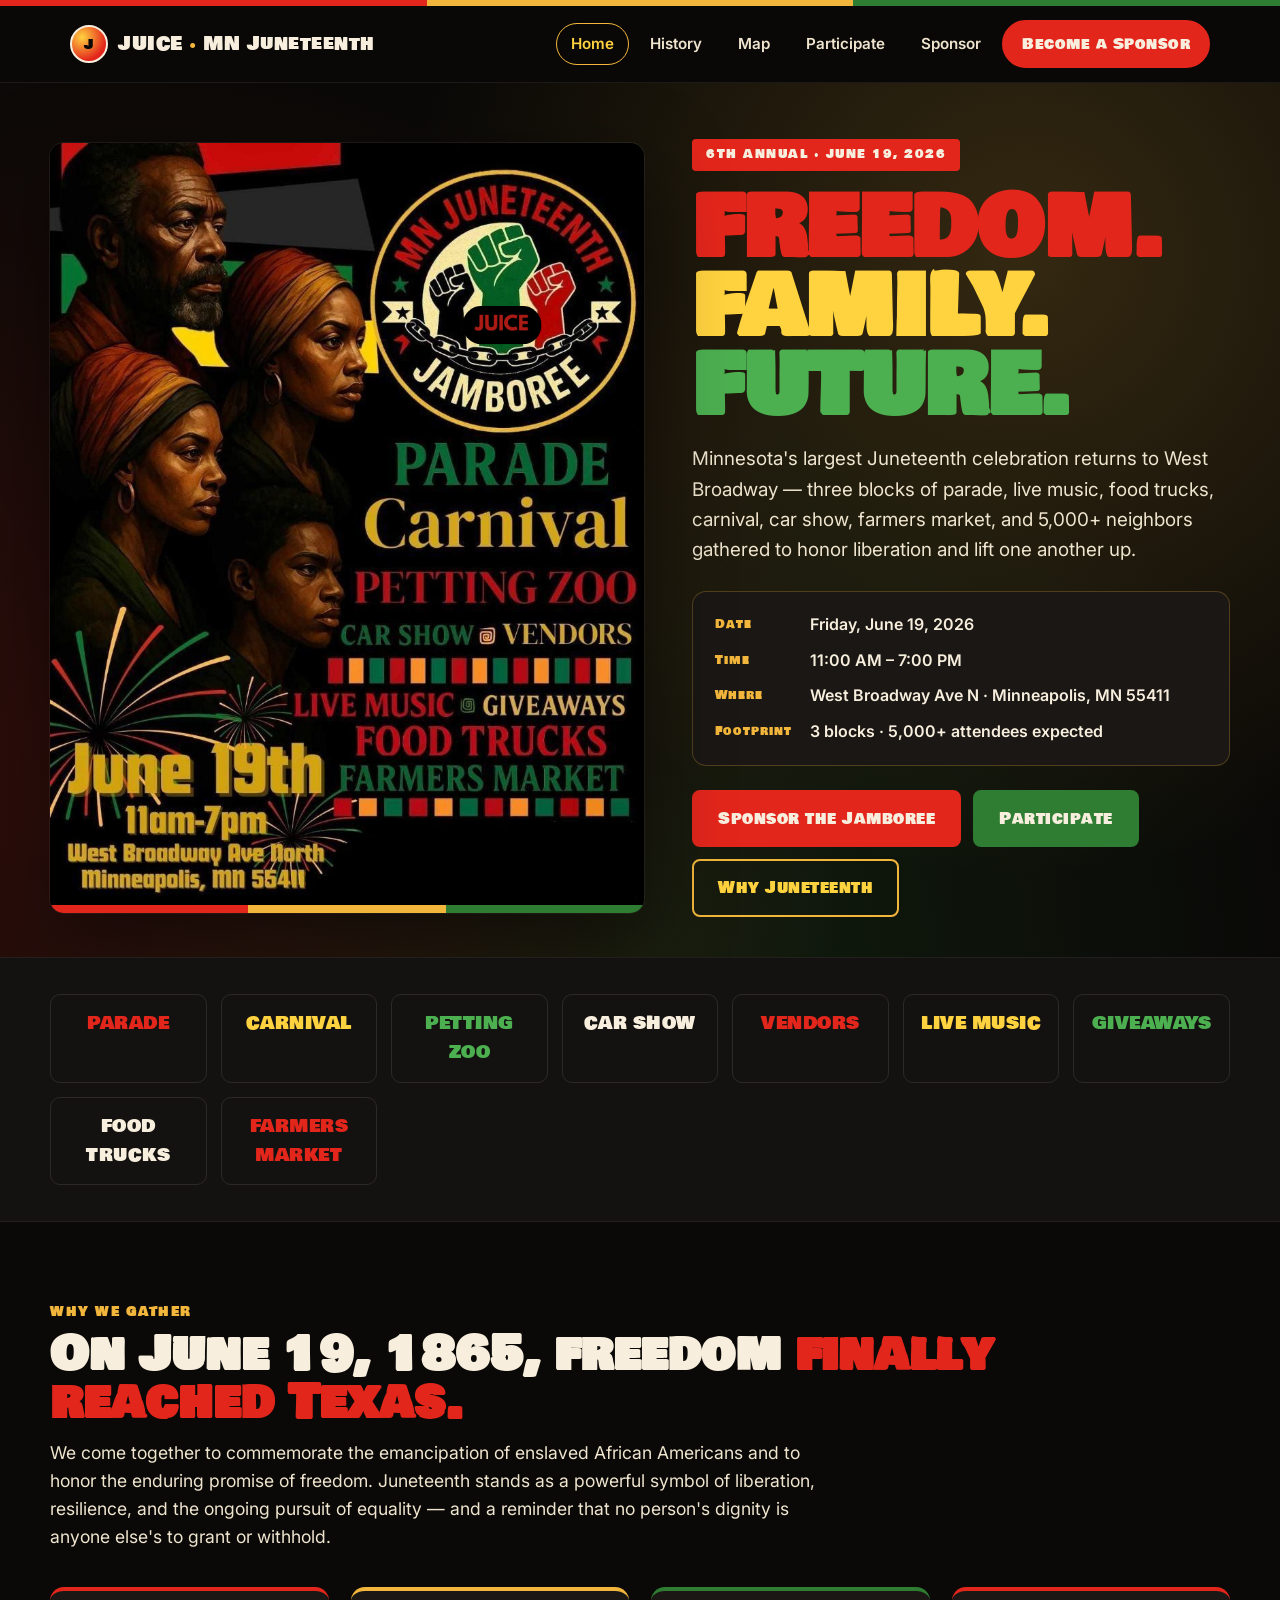
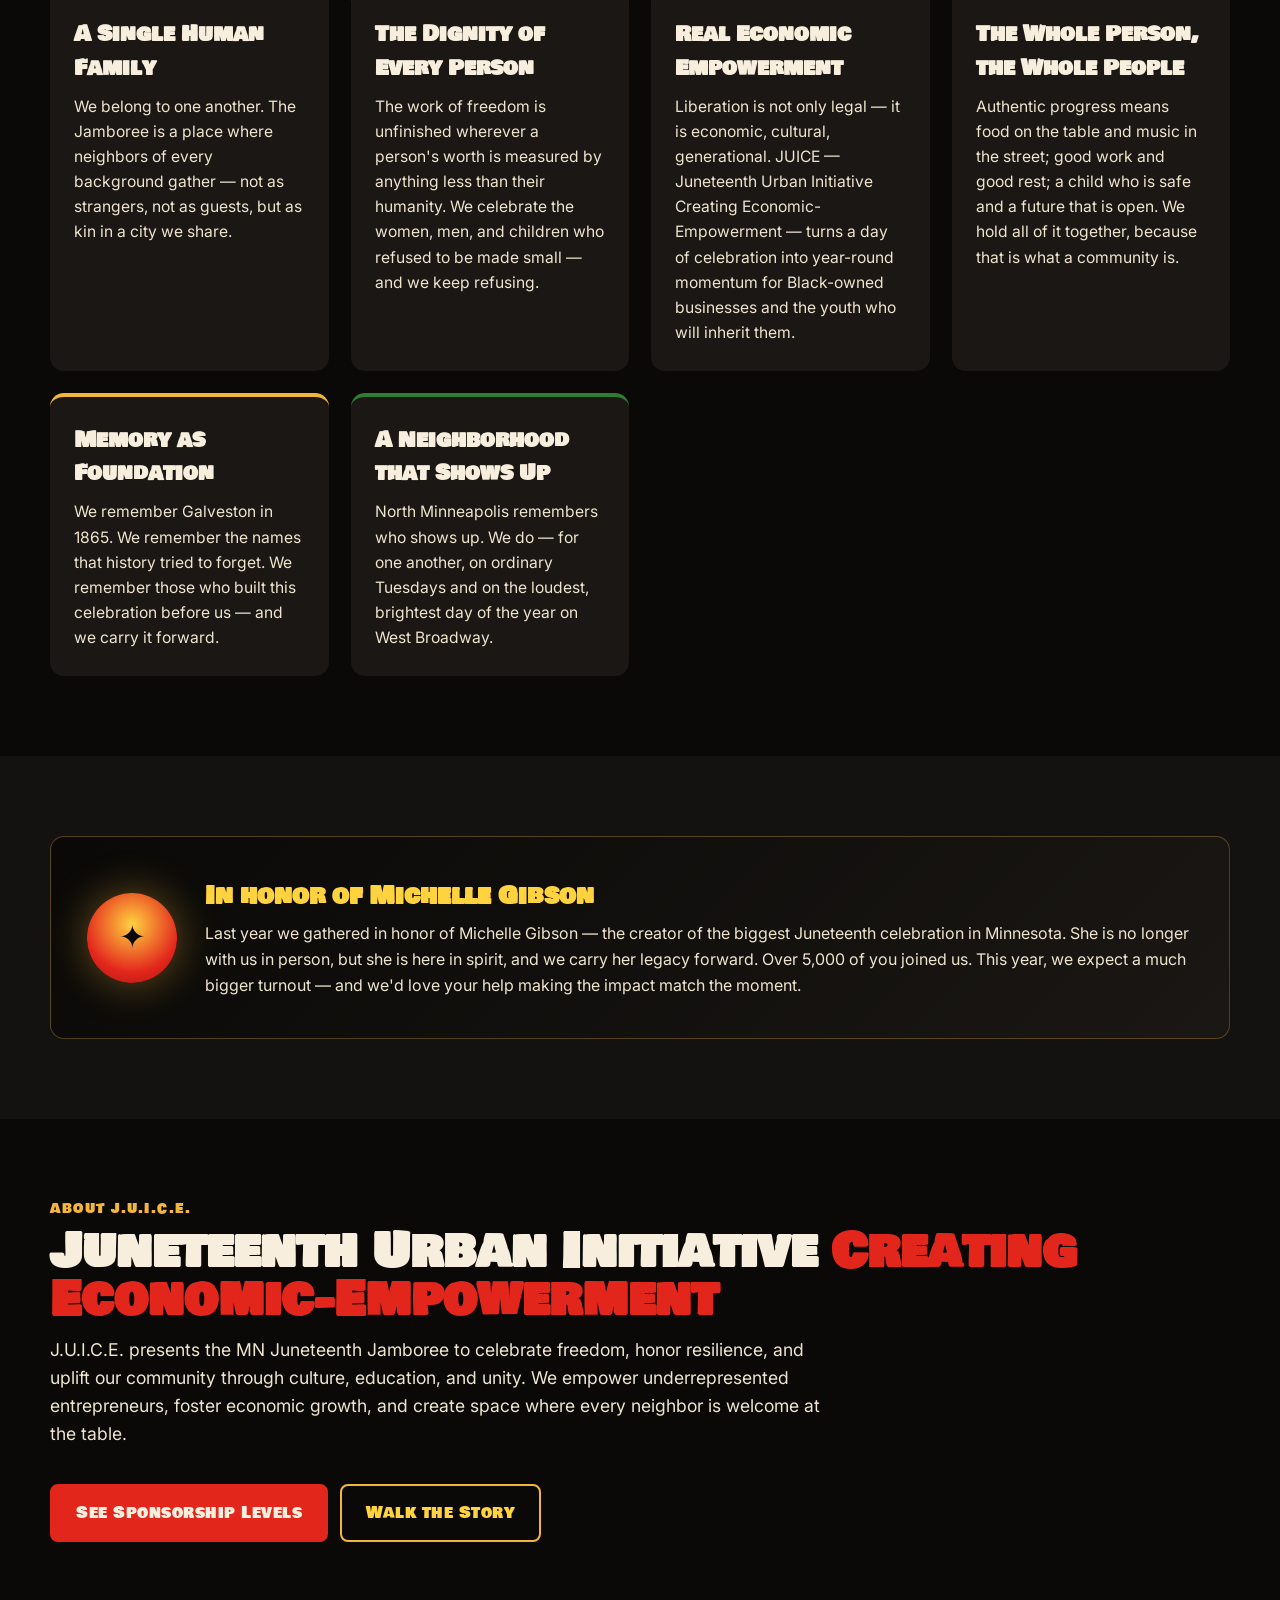
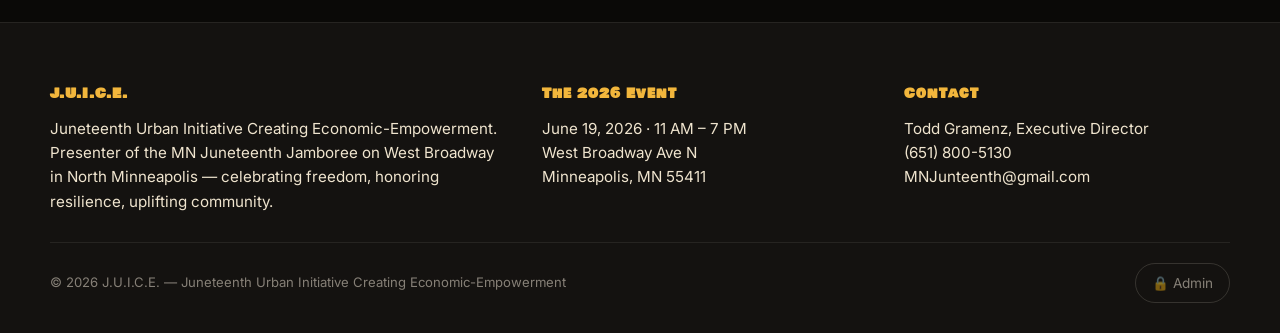
==== commit 6bd41d0f: "Remove duplicate sponsorship tier section from home page The five tier cards already live on the ded" ====
--- a/index.html
+++ b/index.html
@@ -191,50 +191,6 @@
   </div>
 </section>
 
-<!-- ===================== SPONSOR PREVIEW ===================== -->
-<section class="block alt">
-  <div class="block-inner">
-    <div class="section-kicker">Five Ways to Sponsor</div>
-    <h2 class="section-title">Be visible where the <span class="accent">community actually is.</span></h2>
-    <p class="section-lede">
-      Top-tier placements are closing now through June 15th, 2026. Lock in your
-      level, secure your logo placement, and be recognized as a leader in Minneapolis.
-    </p>
-    <div class="tiers">
-      <div class="tier presenting">
-        <div class="tier-name">Presenting</div>
-        <div class="tier-price">$100,000</div>
-        <div class="tier-tagline">Maximum visibility. Exclusive leadership.</div>
-        <a class="btn btn-primary" href="sponsor.html#presenting">Become Presenting</a>
-      </div>
-      <div class="tier freedom">
-        <div class="tier-name">Freedom</div>
-        <div class="tier-price">$50,000</div>
-        <div class="tier-tagline">High-impact visibility. Strong presence.</div>
-        <a class="btn btn-primary" href="sponsor.html#freedom">Become Freedom</a>
-      </div>
-      <div class="tier legacy">
-        <div class="tier-name">Legacy</div>
-        <div class="tier-price">$25,000</div>
-        <div class="tier-tagline">Solid brand exposure. Local presence.</div>
-        <a class="btn btn-primary" href="sponsor.html#legacy">Become Legacy</a>
-      </div>
-      <div class="tier community">
-        <div class="tier-name">Community</div>
-        <div class="tier-price">$10,000</div>
-        <div class="tier-tagline">Local support. Community recognition.</div>
-        <a class="btn btn-primary" href="sponsor.html#community">Become Community</a>
-      </div>
-      <div class="tier ally">
-        <div class="tier-name">Ally</div>
-        <div class="tier-price">$1,500 – $5,000</div>
-        <div class="tier-tagline">Foundational support. Mission alignment.</div>
-        <a class="btn btn-primary" href="sponsor.html#ally">Become Ally</a>
-      </div>
-    </div>
-  </div>
-</section>
-
 <!-- ===================== FOOTER ===================== -->
 <footer class="site-footer">
   <div class="footer-inner">
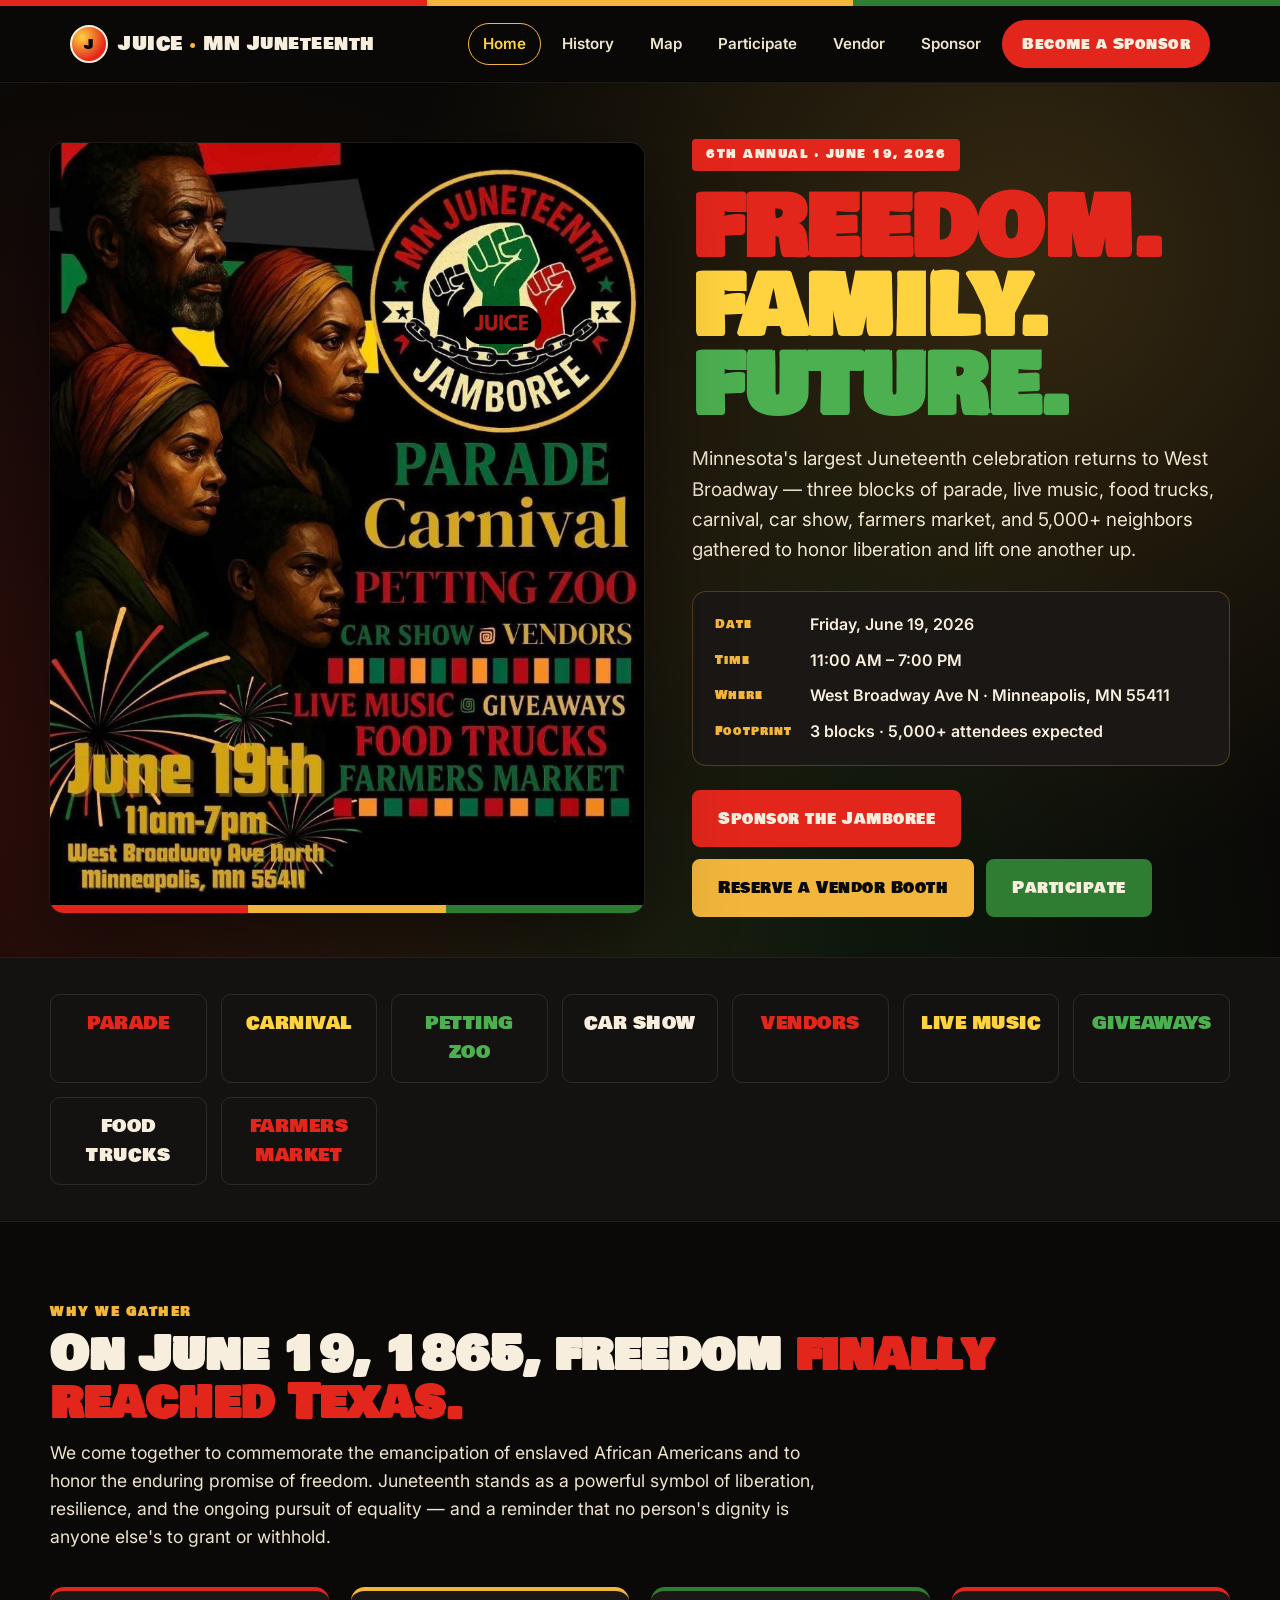
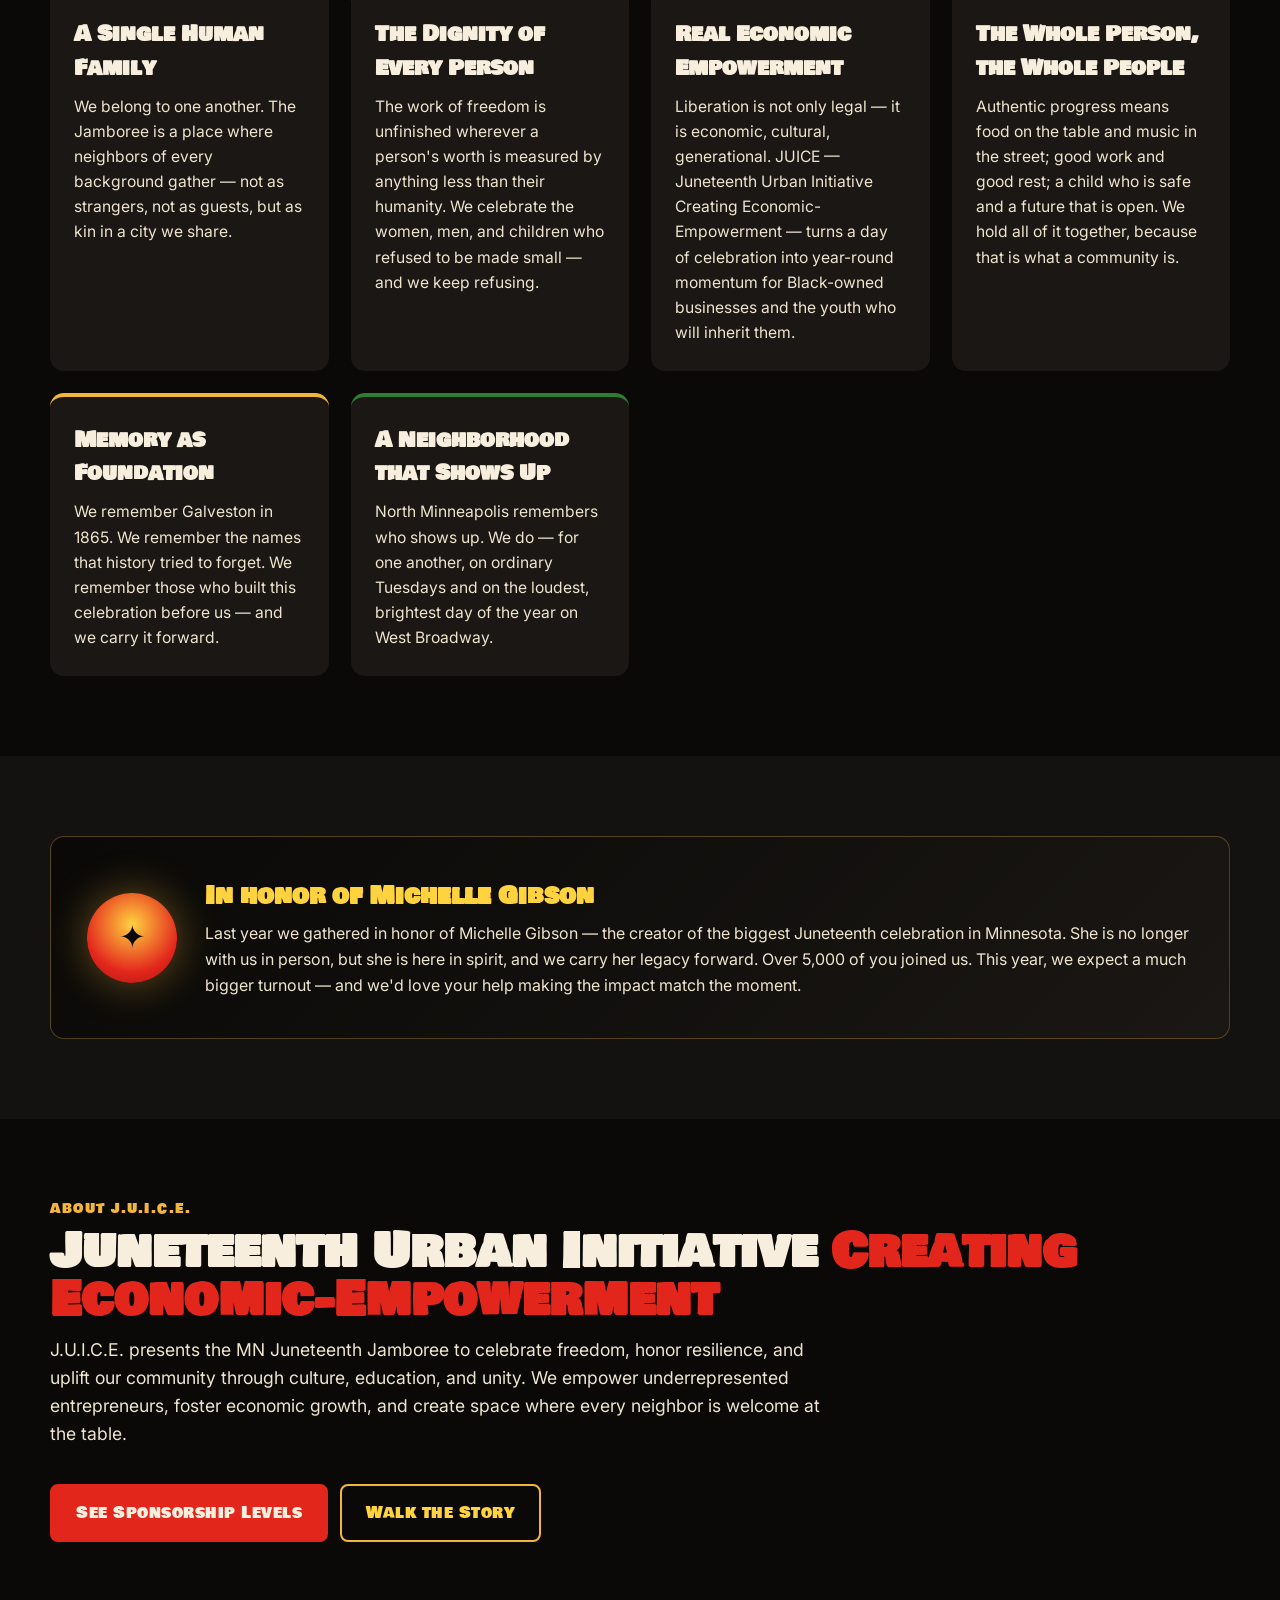
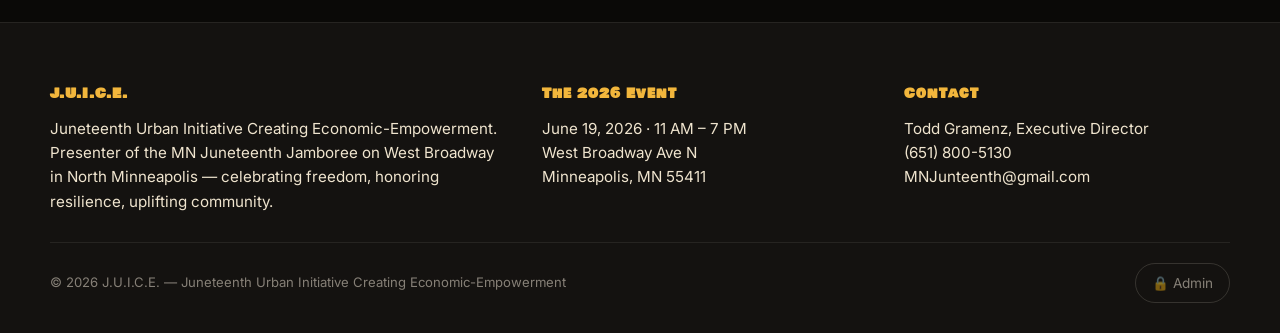
==== commit c38d6405: "Split vendor booths into their own page + prominent home CTA - vendor.html: dedicated page with "Why" ====
--- a/index.html
+++ b/index.html
@@ -29,6 +29,7 @@
       <li><a class="navlink" href="history.html">History</a></li>
       <li><a class="navlink" href="map.html">Map</a></li>
       <li><a class="navlink" href="participate.html">Participate</a></li>
+      <li><a class="navlink" href="vendor.html">Vendor</a></li>
       <li><a class="navlink" href="sponsor.html">Sponsor</a></li>
       <li><a class="donate-cta" href="sponsor.html">Become a Sponsor</a></li>
     </ul>
@@ -66,8 +67,8 @@
 
       <div class="cta-row">
         <a class="btn btn-primary" href="sponsor.html">Sponsor the Jamboree</a>
+        <a class="btn btn-gold" href="vendor.html">Reserve a Vendor Booth</a>
         <a class="btn btn-green" href="participate.html">Participate</a>
-        <a class="btn btn-secondary" href="history.html">Why Juneteenth</a>
       </div>
     </div>
   </div>
--- a/assets/css/styles.css
+++ b/assets/css/styles.css
@@ -307,6 +307,8 @@
 .btn-secondary:hover { background: var(--gold); color: var(--black); }
 .btn-green { background: var(--green); color: var(--cream); border-color: var(--green); }
 .btn-green:hover { background: var(--gold); color: var(--black); border-color: var(--gold); }
+.btn-gold { background: var(--gold); color: var(--black); border-color: var(--gold); }
+.btn-gold:hover { background: var(--gold-bright); color: var(--black); border-color: var(--gold-bright); }
 
 /* ----- Marquee of features ----- */
 .feature-strip {
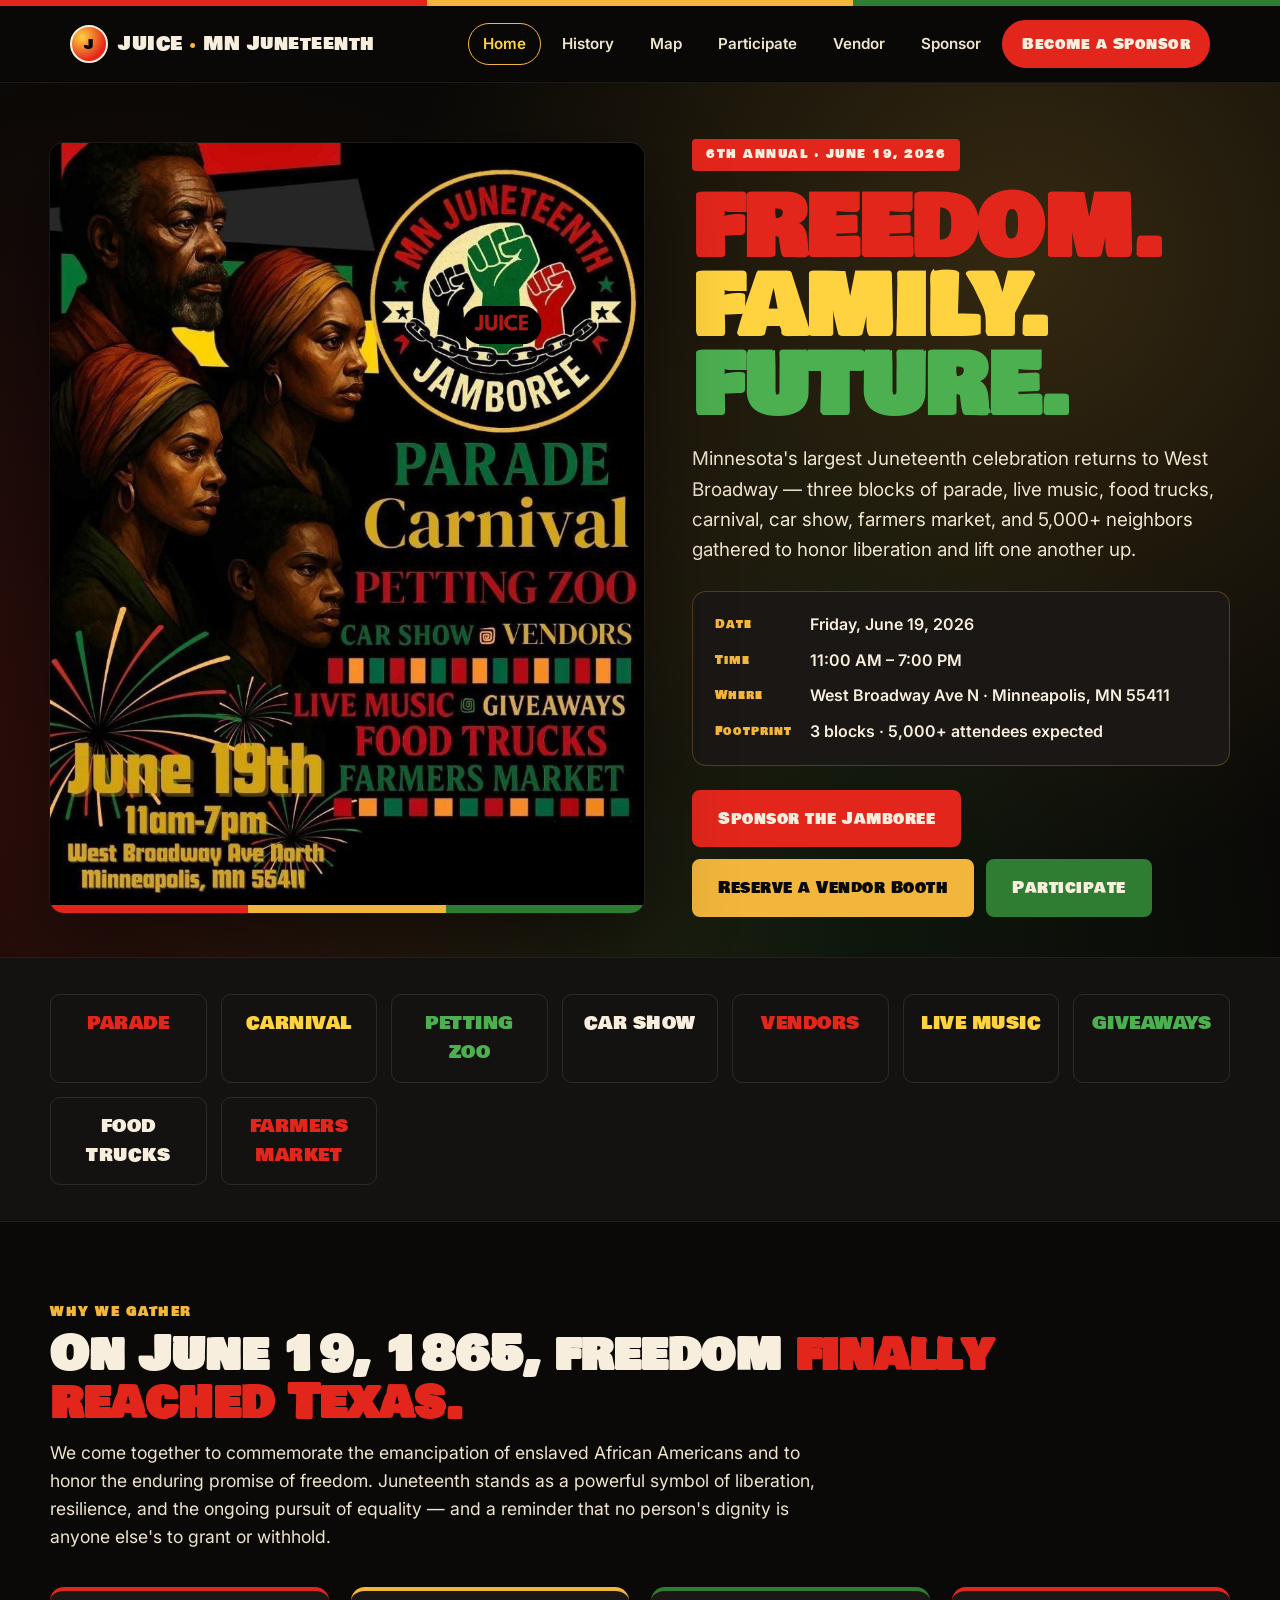
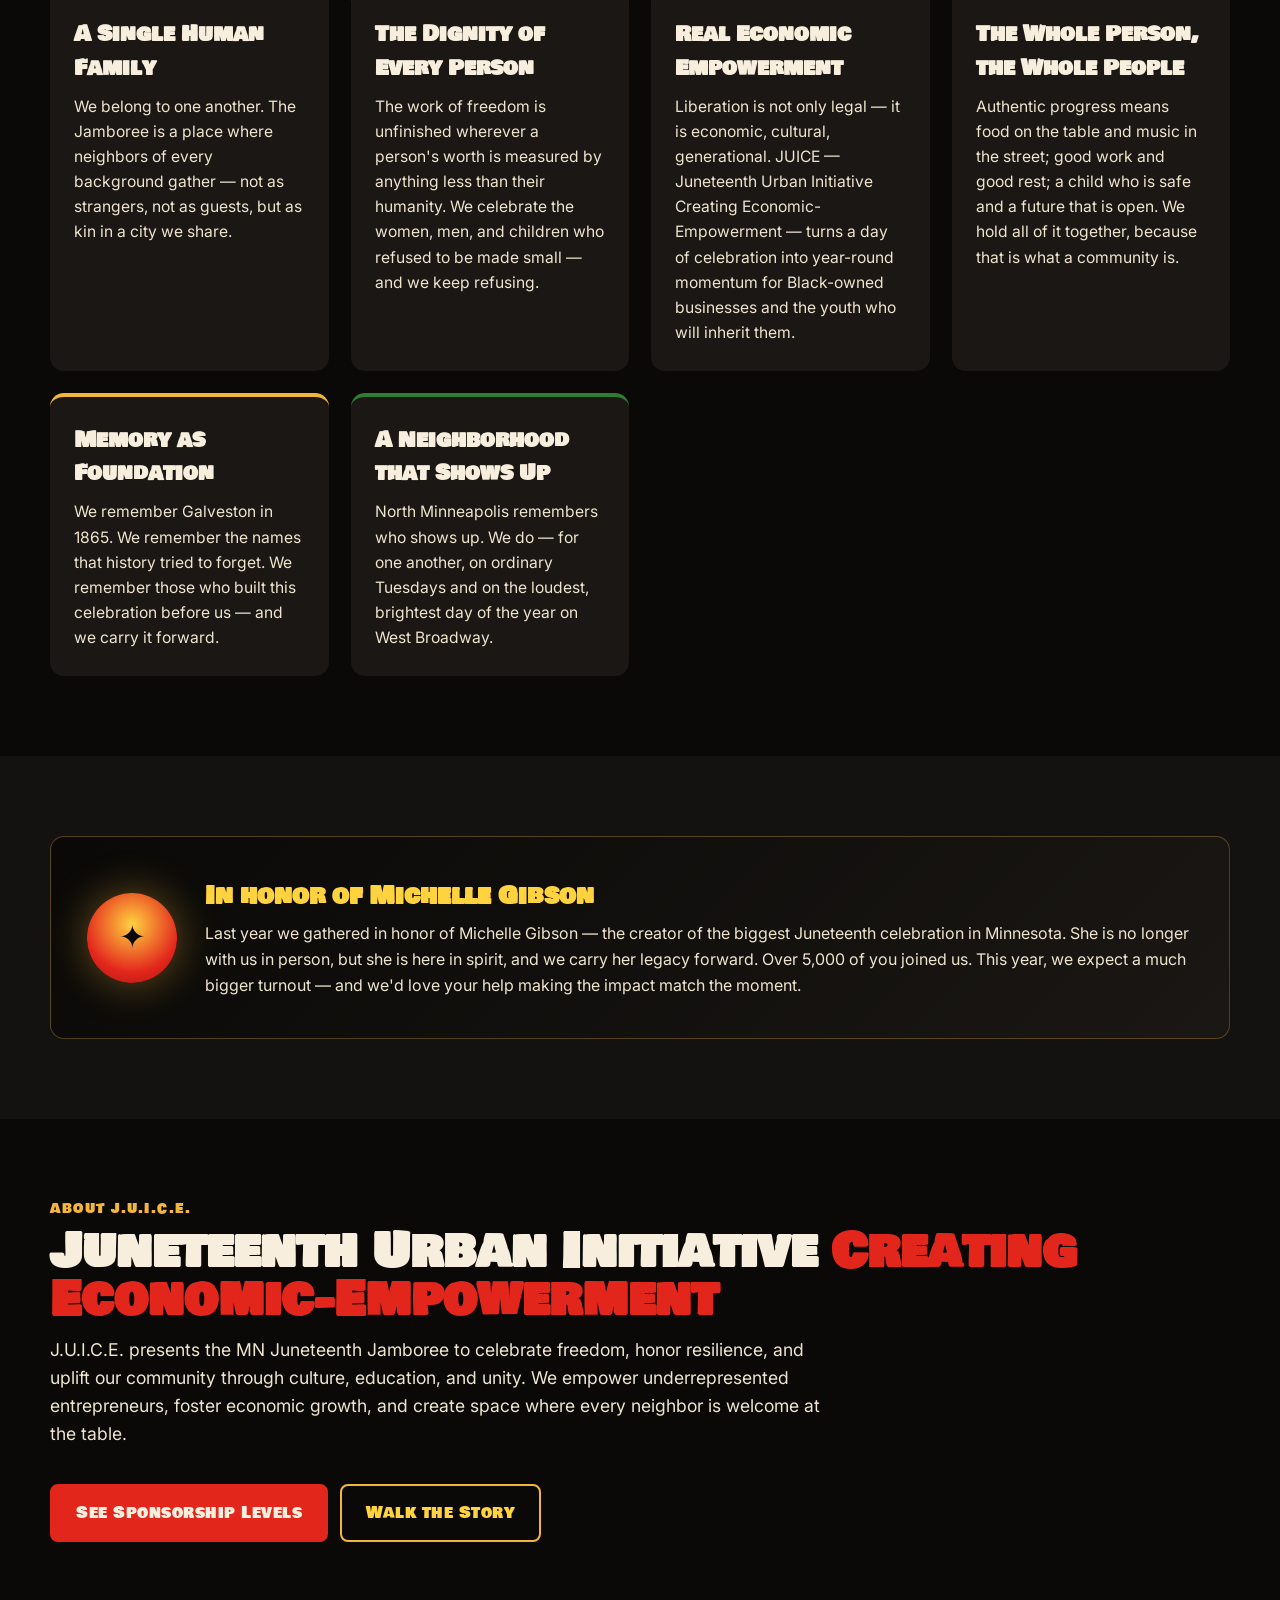
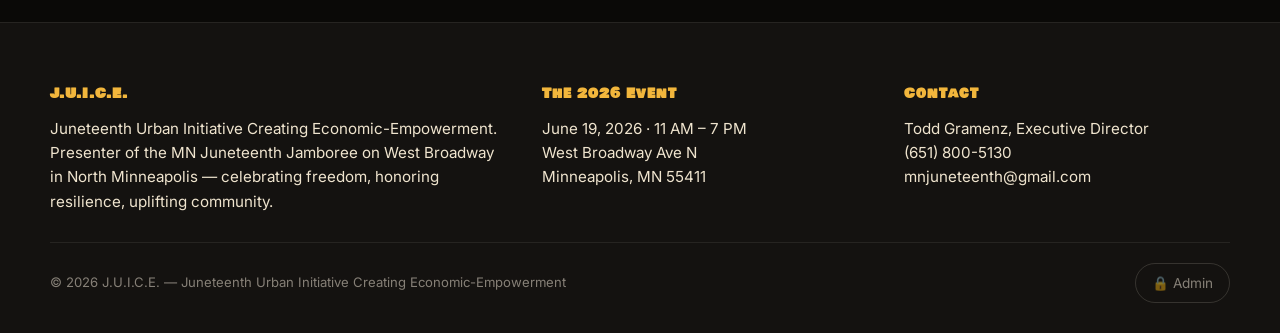
==== commit b25597eb: "Fix contact email: MNJunteenth → mnjuneteenth (missing 'e') Replaced 15 occurrences across: - 7 HTML" ====
--- a/index.html
+++ b/index.html
@@ -213,7 +213,7 @@
       <h4>Contact</h4>
       <p>Todd Gramenz, Executive Director</p>
       <p><a href="tel:+16518005130">(651) 800-5130</a></p>
-      <p><a href="mailto:MNJunteenth@gmail.com">MNJunteenth@gmail.com</a></p>
+      <p><a href="mailto:mnjuneteenth@gmail.com">mnjuneteenth@gmail.com</a></p>
     </div>
   </div>
   <div class="fine">
